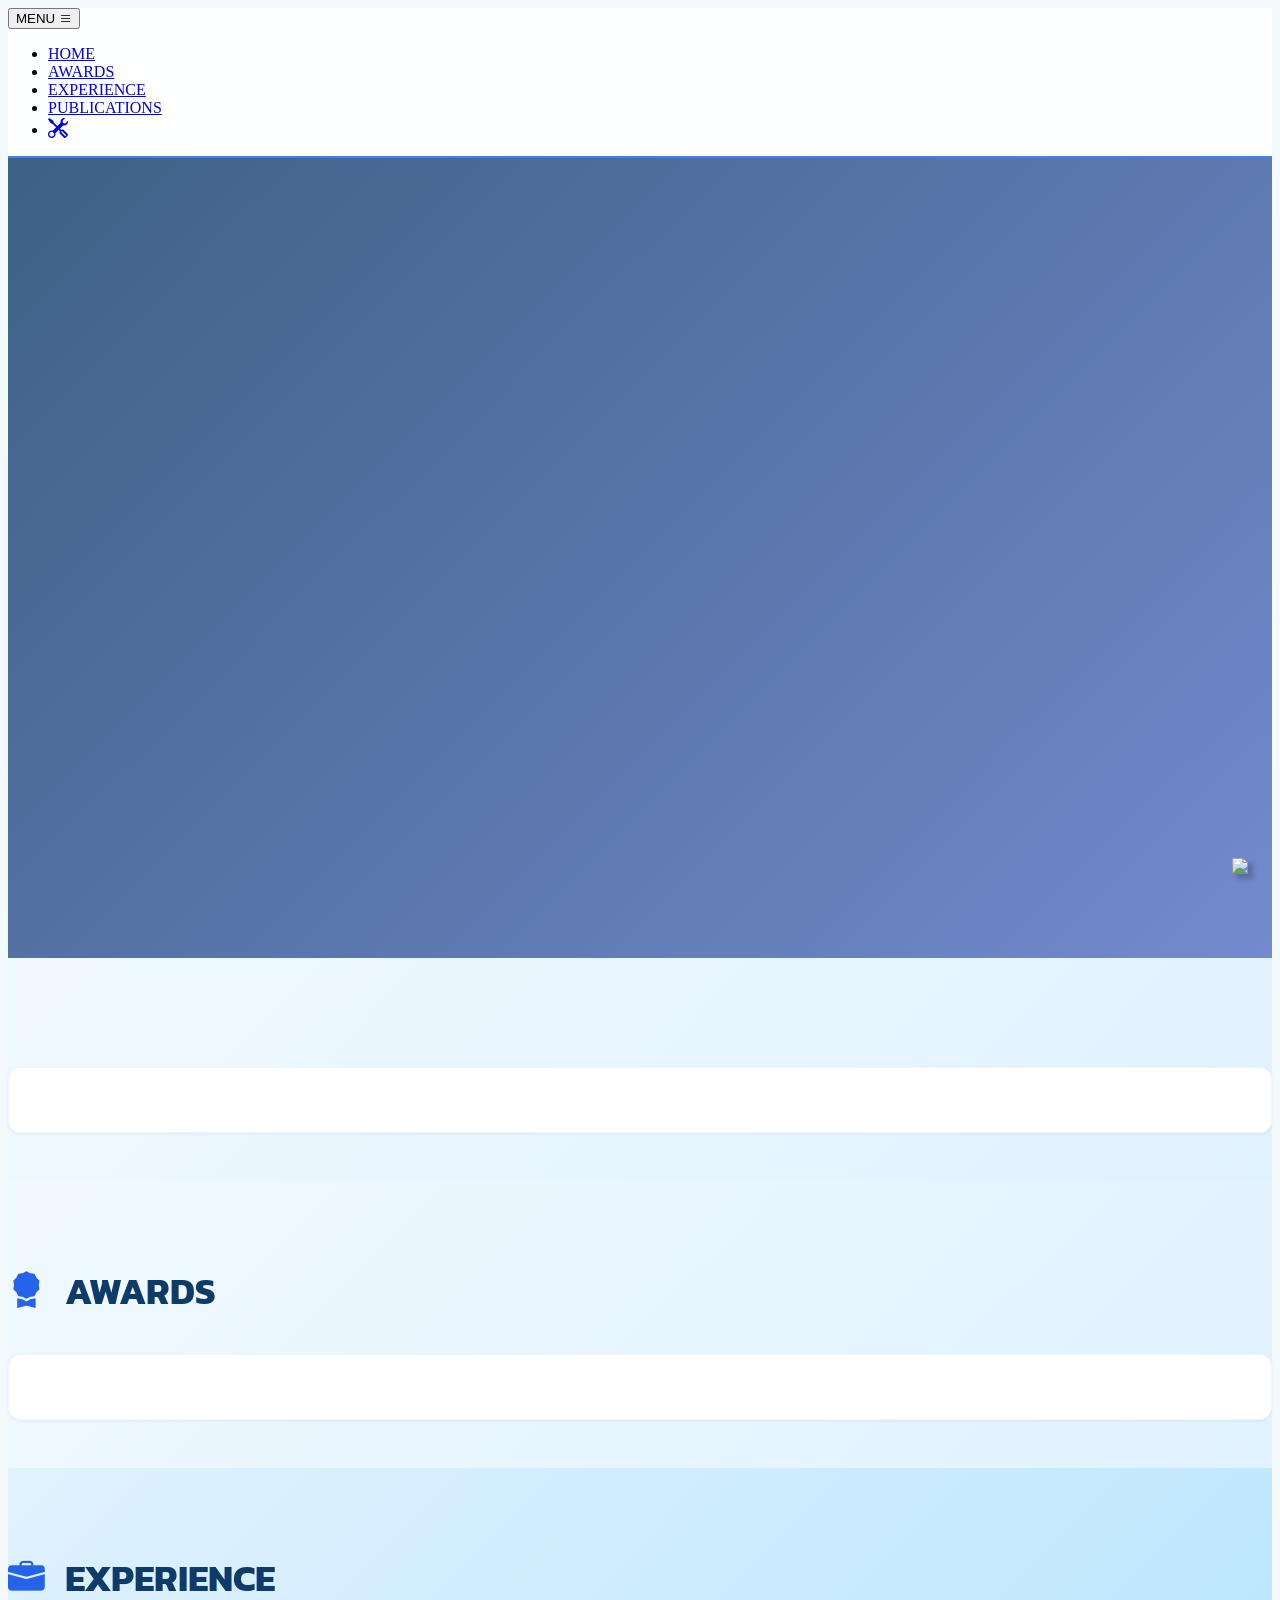
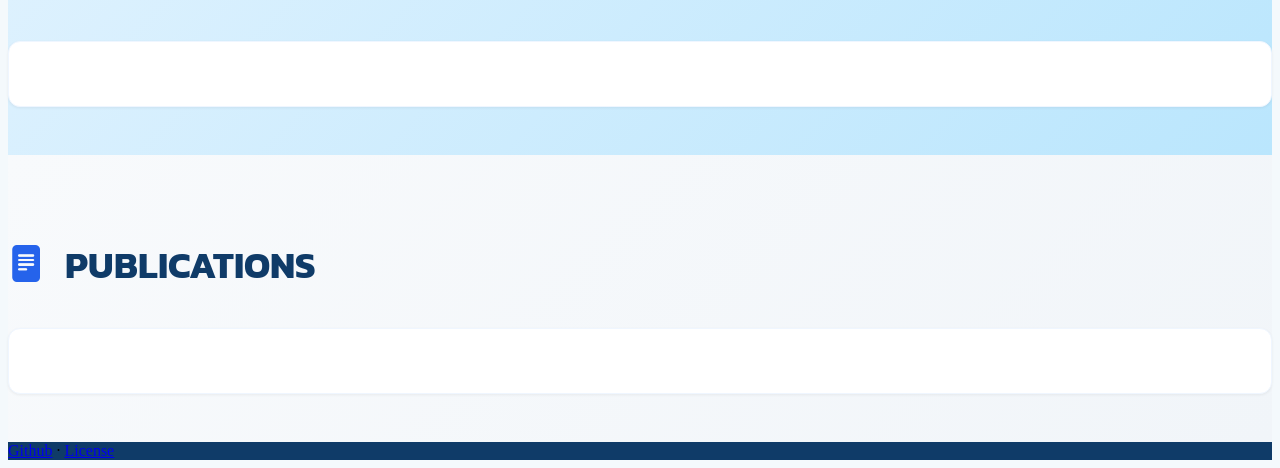
==== index.html @ 77958a4a "更新1" ====
<!DOCTYPE html>
<html lang="en">

<head>
    <meta charset="utf-8" />
    <meta name="viewport" content="width=device-width, initial-scale=1, shrink-to-fit=no" />
    <meta name="description" content="Academic Webpage" />
    <meta name="author" content="yixin0313" />
    <title id="title"></title>

    <!-- Icon -->
    <link rel="icon" type="image/x-icon" href="static/assets/favicon.ico" />

    <!-- Bootstrap icons-->
    <link href="https://cdn.jsdelivr.net/npm/bootstrap-icons@1.5.0/font/bootstrap-icons.css" rel="stylesheet" />

    <!-- Google fonts-->
    <link rel="preconnect" href="https://fonts.gstatic.com" />
    <link href="https://fonts.googleapis.com/css2?family=Newsreader:ital,wght@0,600;1,600&amp;display=swap"
        rel="stylesheet" />
    <link
        href="https://fonts.googleapis.com/css2?family=Mulish:ital,wght@0,300;0,500;0,600;0,700;1,300;1,500;1,600;1,700&amp;display=swap"
        rel="stylesheet" />
    <link href="https://fonts.googleapis.com/css2?family=Kanit:ital,wght@0,400;1,400&amp;display=swap"
        rel="stylesheet" />

    <!-- Core theme CSS (includes Bootstrap)-->
    <link type="text/css" href="static/css/styles.css" rel="stylesheet" />
    <link type="text/css" href="static/css/main.css" rel="stylesheet" />



    <!-- Bootstrap core JS-->
    <script type="text/javascript" src="static/js/bootstrap.bundle.min.js"></script>

    <!-- Markdown -->
    <script type="text/javascript" src="static/js/marked.min.js"></script>

    <!-- Mathematics -->
    <script>
        // See https://docs.mathjax.org/en/latest/index.html for more details.
        MathJax = {
            tex: {
                packages: {},              // extensions to use
                inlineMath: [              // start/end delimiter pairs for in-line math
                    ['$', '$'],
                    ['\\(', '\\)']
                ],
                displayMath: [             // start/end delimiter pairs for display math
                    ['$$', '$$'],
                    ['\\[', '\\]']
                ],
                processEscapes: false,      // use \$ to produce a literal dollar sign
                processEnvironments: true, // process \begin{xxx}...\end{xxx} outside math mode
                processRefs: true,         // process \ref{...} outside of math mode
                digits: /^(?:[0-9]+(?:\{,\}[0-9]{3})*(?:\.[0-9]*)?|\.[0-9]+)/,    // pattern for recognizing numbers
                tags: 'all',              // or 'ams' or 'all'
                tagSide: 'right',          // side for \tag macros
                tagIndent: '0.8em',        // amount to indent tags
                useLabelIds: true,         // use label name rather than tag for ids
                maxMacros: 10000,          // maximum number of macro substitutions per expression
                maxBuffer: 5 * 1024,       // maximum size for the internal TeX string (5K)
                // baseURL:                   // URL for use with links to tags (when there is a <base> tag in effect)
                // (document.getElementsByTagName('base').length === 0) ? '' : String(document.location).replace(/#.*$/, ''),
                formatError:               // function called when TeX syntax errors occur
                    (jax, err) => jax.formatError(err)
            }
        };
    </script>
    <script type="text/javascript" id="MathJax-script" async
        src="https://cdn.jsdelivr.net/npm/mathjax@3/es5/tex-mml-chtml.js"></script>

    <!-- Core JS-->
    <script type="text/javascript" src="static/js/scripts.js"></script>
    <script type="text/javascript" src="static/js/js-yaml.min.js"></script>

</head>

<body id="page-top">
    <!-- Navigation-->
    <nav class="header navbar navbar-expand-lg navbar-light fixed-top shadow-sm" id="mainNav">
        <div class="container px-5">
            <a id="page-top-title" class="navbar-brand fw-bold" href="#page-top"></a>
            <!-- <a href="#page-top"><img src="static/assets/img/CUMT_LOGO.svg" style="width: 11rem;"></a> -->
            <button class="navbar-toggler" type="button" data-bs-toggle="collapse" data-bs-target="#navbarResponsive"
                aria-controls="navbarResponsive" aria-expanded="false" aria-label="Toggle navigation">
                MENU
                <i class="bi-list"></i>
            </button>
            <div class="collapse navbar-collapse" id="navbarResponsive">
                <ul class="navbar-nav ms-auto me-4 my-3 my-lg-0">
                    <li class="nav-item">
                        <a class="nav-link me-lg-3" href="#home">HOME</a>
                    </li>
                    <li class="nav-item">
                        <a class="nav-link me-lg-3" href="#awards">AWARDS</a>
                    </li>
                    <li class="nav-item">
                        <a class="nav-link me-lg-3" href="#experience">EXPERIENCE</a>
                    </li>
                    <li class="nav-item">
                        <a class="nav-link me-lg-3" href="#publications">PUBLICATIONS</a>
                    </li>
                    <li class="nav-item">
                        <a class="nav-link me-lg-3" href="tools.html" title="开源工具"><i class="bi bi-tools"></i></a>
                    </li>
                </ul>
            </div>
        </div>
    </nav>

    <!-- Top Section -->
    <section class="top-section" style="background-image: url('static/assets/img/background.jpeg');">
        <div class="top-section-content">
            <div class="container px-5">
                <h2 id="top-section-bg-text" class="text-white display-3 lh-1 font-alt"></h2>
            </div>
        </div>
    </section>
    <!-- Top Section -->

    <!-- Photo -->
    <div class="container px-5">
        <div id="avatar">
            <img class="shadow" src="static/assets/img/photo.png">
        </div>
    </div>
    <!-- Photo -->

    <!-- Home -->
    <section class="bg-gradient-primary-to-secondary-light mt5 md5 section-padding" id="home">
        <div class="container px-5">
            <header>
                <h2 id="home-subtitle" class="section-title"> </h2>
            </header>
            <div class="main-body content-card" id="home-md"></div>
        </div>
    </section>
    <!-- Home -->

    <!-- Awards -->
    <section class="bg-gradient-primary-to-secondary-light mt5 md5 section-padding" id="awards">
        <div class="container px-5">
            <header>
                <h2 id="awards-subtitle" class="section-title"><i class="bi bi-award-fill section-icon"></i>AWARDS</h2>
            </header>
            <div class="main-body content-card" id="awards-md"></div>
        </div>
    </section>
    <!-- Awards -->

    <!-- Experience -->
    <section class="bg-gradient-primary-to-secondary-dark mt5 md5 section-padding" id="experience">
        <div class="container px-5">
            <header>
                <h2 id="experience-subtitle" class="section-title"><i
                        class="bi bi-briefcase-fill section-icon"></i>EXPERIENCE</h2>
            </header>
            <div class="main-body content-card" id="experience-md"></div>
        </div>
    </section>
    <!-- Experience -->

    <!-- Publications -->
    <section class="bg-gradient-primary-to-secondary-gray mt5 md5 section-padding" id="publications">
        <div class="container px-5">
            <header>
                <h2 id="publications-subtitle" class="section-title"><i
                        class="bi bi-file-text-fill section-icon"></i>PUBLICATIONS</h2>
            </header>
            <div class="main-body content-card" id="publications-md"></div>
        </div>
    </section>
    <!-- Publications  -->

    <!-- Footer-->
    <footer class="bg-bottom text-center py-5">
        <div class="container px-5">
            <div class="text-white-50 small">
                <div id="copyright-text" class="mb-2"></div>
                <a id="github-link" href="https://github.com/youngyu1219">Github</a>
                <span class="mx-1">&middot;</span>
                <a id="license-link"
                    href="https://github.com/youngyu1219/youngyu1219.github.io/blob/main/LICENSE">License</a>
            </div>
        </div>
    </footer>

</body>

</html>
---- static/css/main.css ----
@import "./styles.css";


:root {
    --h-title-color: #0f3b68;
    /* Academic deep blue */
}

body {
    background-color: #f4f9fc !important;
    /* Extremely light blue/grey */
}

.header {
    border-bottom: solid 2px #3b82f6;
    /* Tailwind blue-500 */
    background: rgba(255, 255, 255, 0.95);
    z-index: 10000;
}

.bg-bottom {
    background-color: var(--h-title-color);
}

.top-section {
    position: relative;
    padding: 10rem 0;
    background-position: center;
    background-size: cover;
    height: 30rem;
}

.top-section h2 {
    font-weight: 500;
    letter-spacing: 2px;
}

.top-section .top-section-content {
    position: relative;
    z-index: 1;
}

.top-section:before {
    content: "";
    position: absolute;
    top: 0;
    left: 0;
    width: 100%;
    height: 100%;
    /* Calm blue overlay on background image */
    background: linear-gradient(135deg, rgba(15, 59, 104, 0.8), rgba(30, 64, 175, 0.6));
}

section header h2 {
    font-family: "Kanit", -apple-system, BlinkMacSystemFont, "Segoe UI", Roboto, "Helvetica Neue", Arial, sans-serif, "Apple Color Emoji", "Segoe UI Emoji", "Segoe UI Symbol", "Noto Color Emoji" !important;
    color: var(--h-title-color);
    font-size: 2.3rem;
    line-height: 4rem;
}

section .main-body {
    font-size: 1.15rem;
    font-weight: 300;
    line-height: 2rem;
    color: #334155;
    /* Slate-700 */
}


.bg-gradient-primary-to-secondary-light {
    background: linear-gradient(135deg, #f0f9ff, #e0f2fe) !important;
}

.bg-gradient-primary-to-secondary-gray {
    background: linear-gradient(135deg, #f8fafc, #f1f5f9) !important;
}

.bg-gradient-primary-to-secondary-dark {
    background: linear-gradient(135deg, #e0f2fe, #bae6fd) !important;
}



.on-top {
    position: relative;
    z-index: 10000;
}

.top-bg {
    background-position: center;
    background-size: fill;
    width: 100%;
    height: 100%;
}

.top-bg::before {
    content: "";
    position: absolute;
    top: 0;
    left: 0;
    width: 100%;
    height: 100%;
    background: rgba(0, 0, 0, 0.4);
}


#avatar {
    position: relative;
    height: 0;
    top: min(-65px, max(-100px, calc(-1*100vw/12)));
    max-width: 55em;
    margin: 0 1.5rem 0 0;
    float: right;
    z-index: 9000;
}

#avatar img {
    height: max(130px, min(200px, calc(100vw/6)));
    box-shadow: 5px 5px 5px rgba(0, 0, 0, 0.2);
}

@media screen and (max-width: 991px) {
    #avatar {
        margin: 0;
    }
}

/* ===== 自定义工具类（替代 Tailwind）===== */

/* 区块内边距 */
.section-padding {
    padding-top: 3rem;
    padding-bottom: 3rem;
}

/* 内容卡片 */
.content-card {
    background-color: #ffffff;
    padding: 2rem;
    border-radius: 0.75rem;
    box-shadow: 0 1px 3px rgba(0, 0, 0, 0.06);
    border: 1px solid #eff6ff;
    margin-top: 1.5rem;
}

/* 章节标题样式 */
.section-title {
    display: flex;
    align-items: center;
    gap: 0.75rem;
    color: #0f3b68;
    font-weight: 700;
}

/* 章节图标 */
.section-icon {
    color: #2563eb;
    margin-right: 0.5rem;
}

/* 导航栏工具图标悬浮效果 */
#mainNav .nav-link .bi-tools {
    font-size: 1.25rem;
    transition: color 0.2s ease;
}

#mainNav .nav-link:hover .bi-tools {
    color: #2563eb;
}
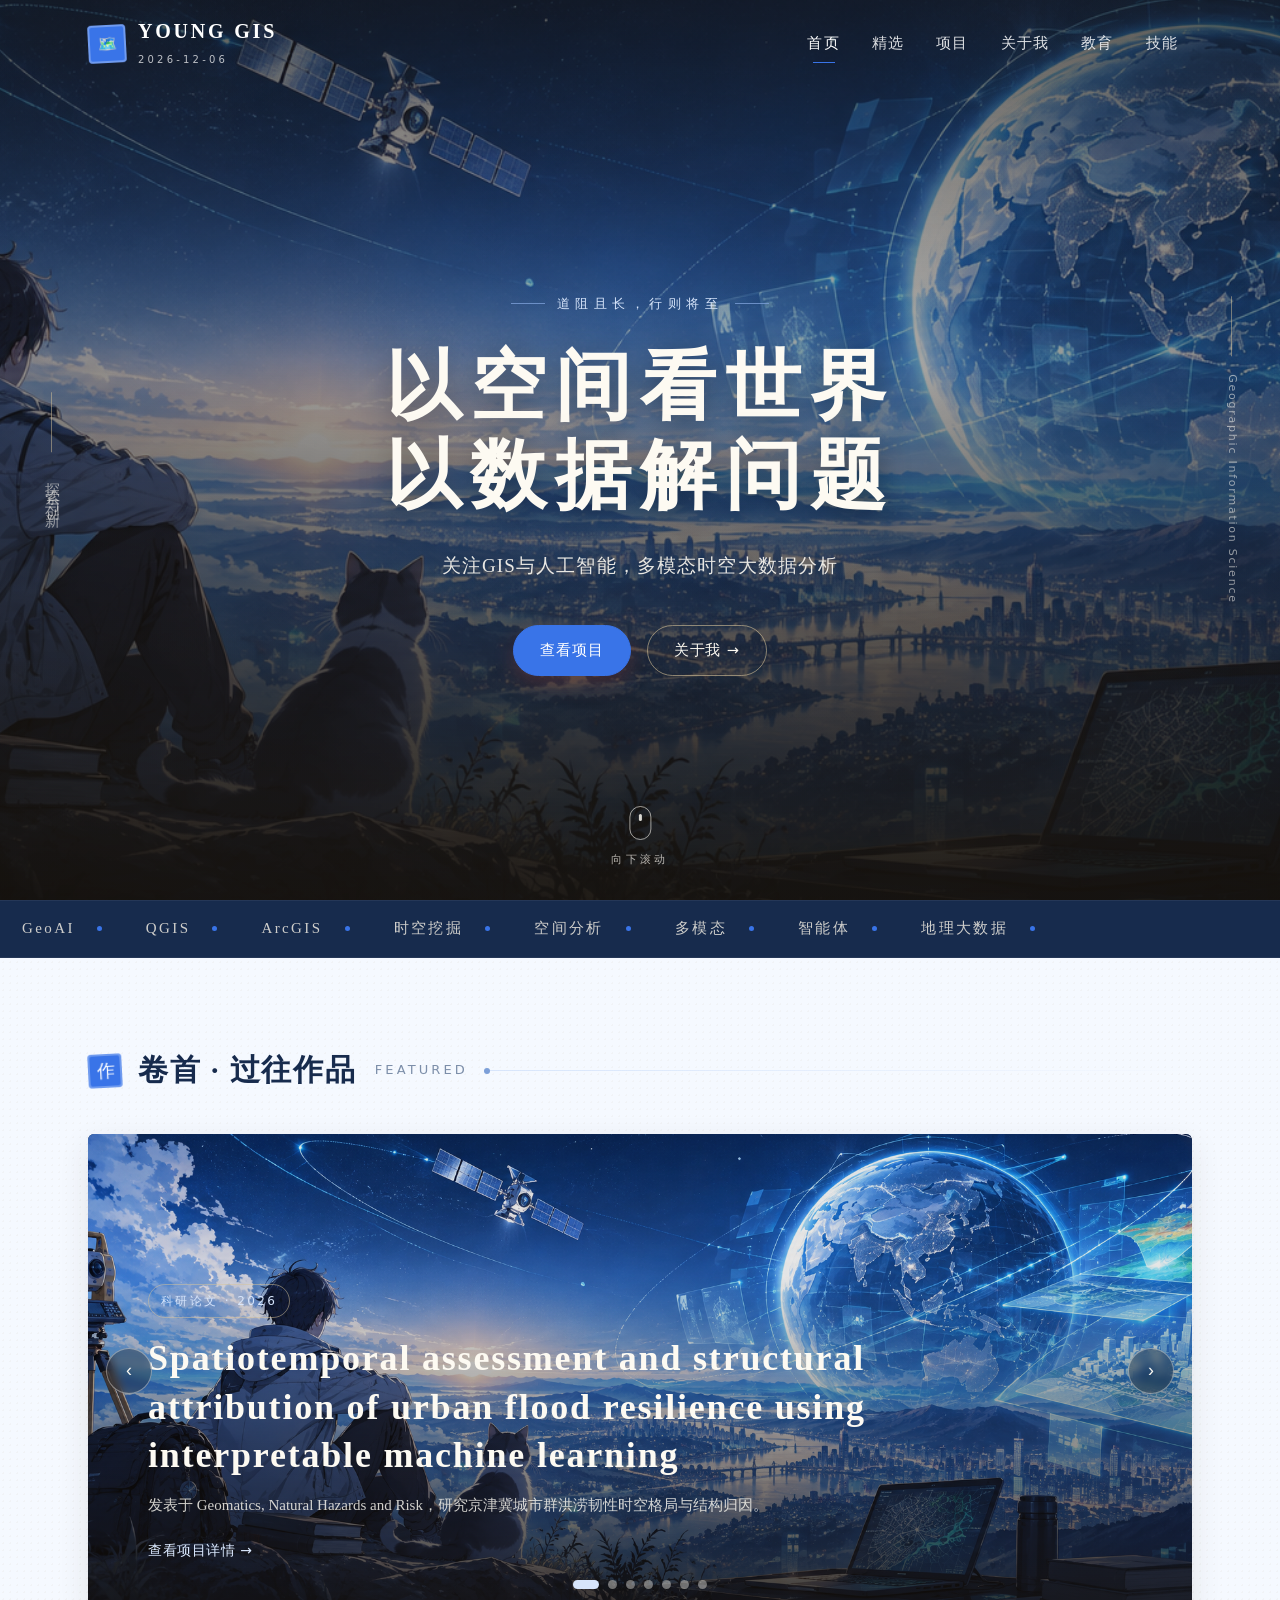
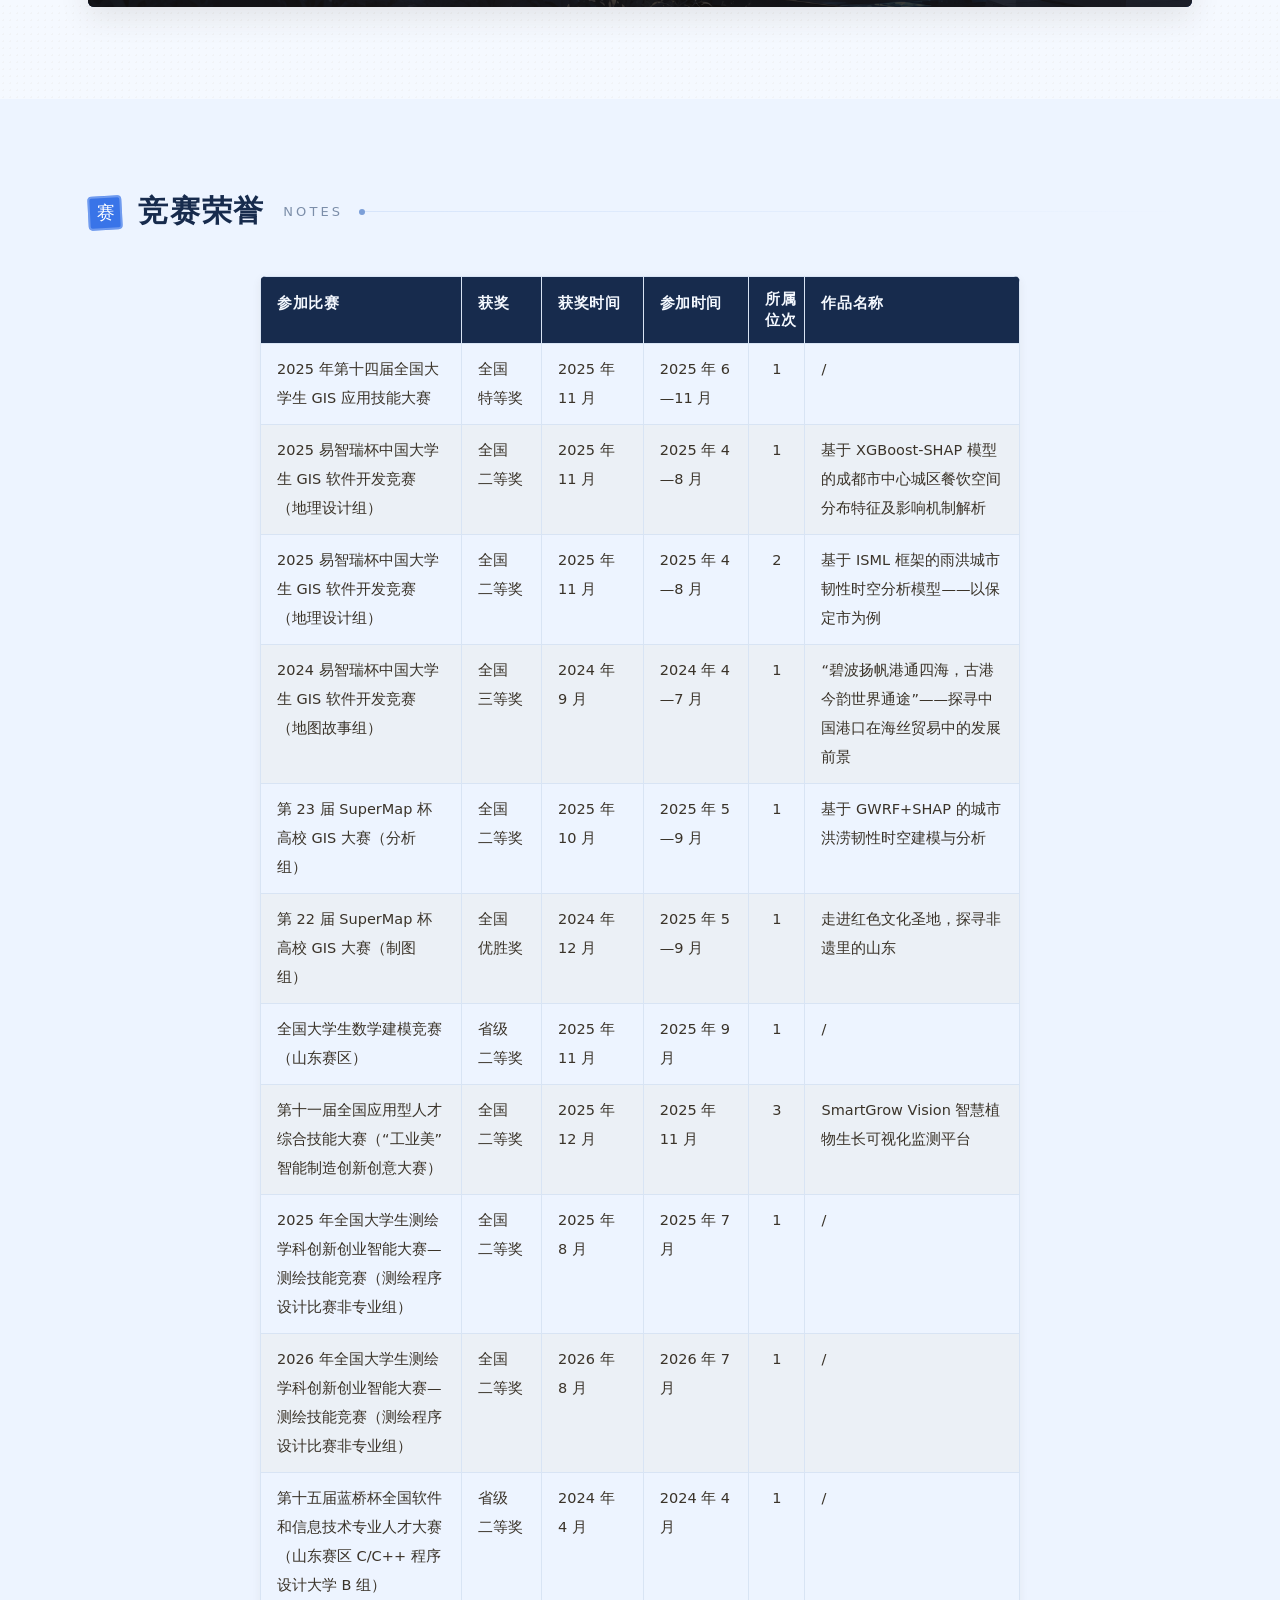
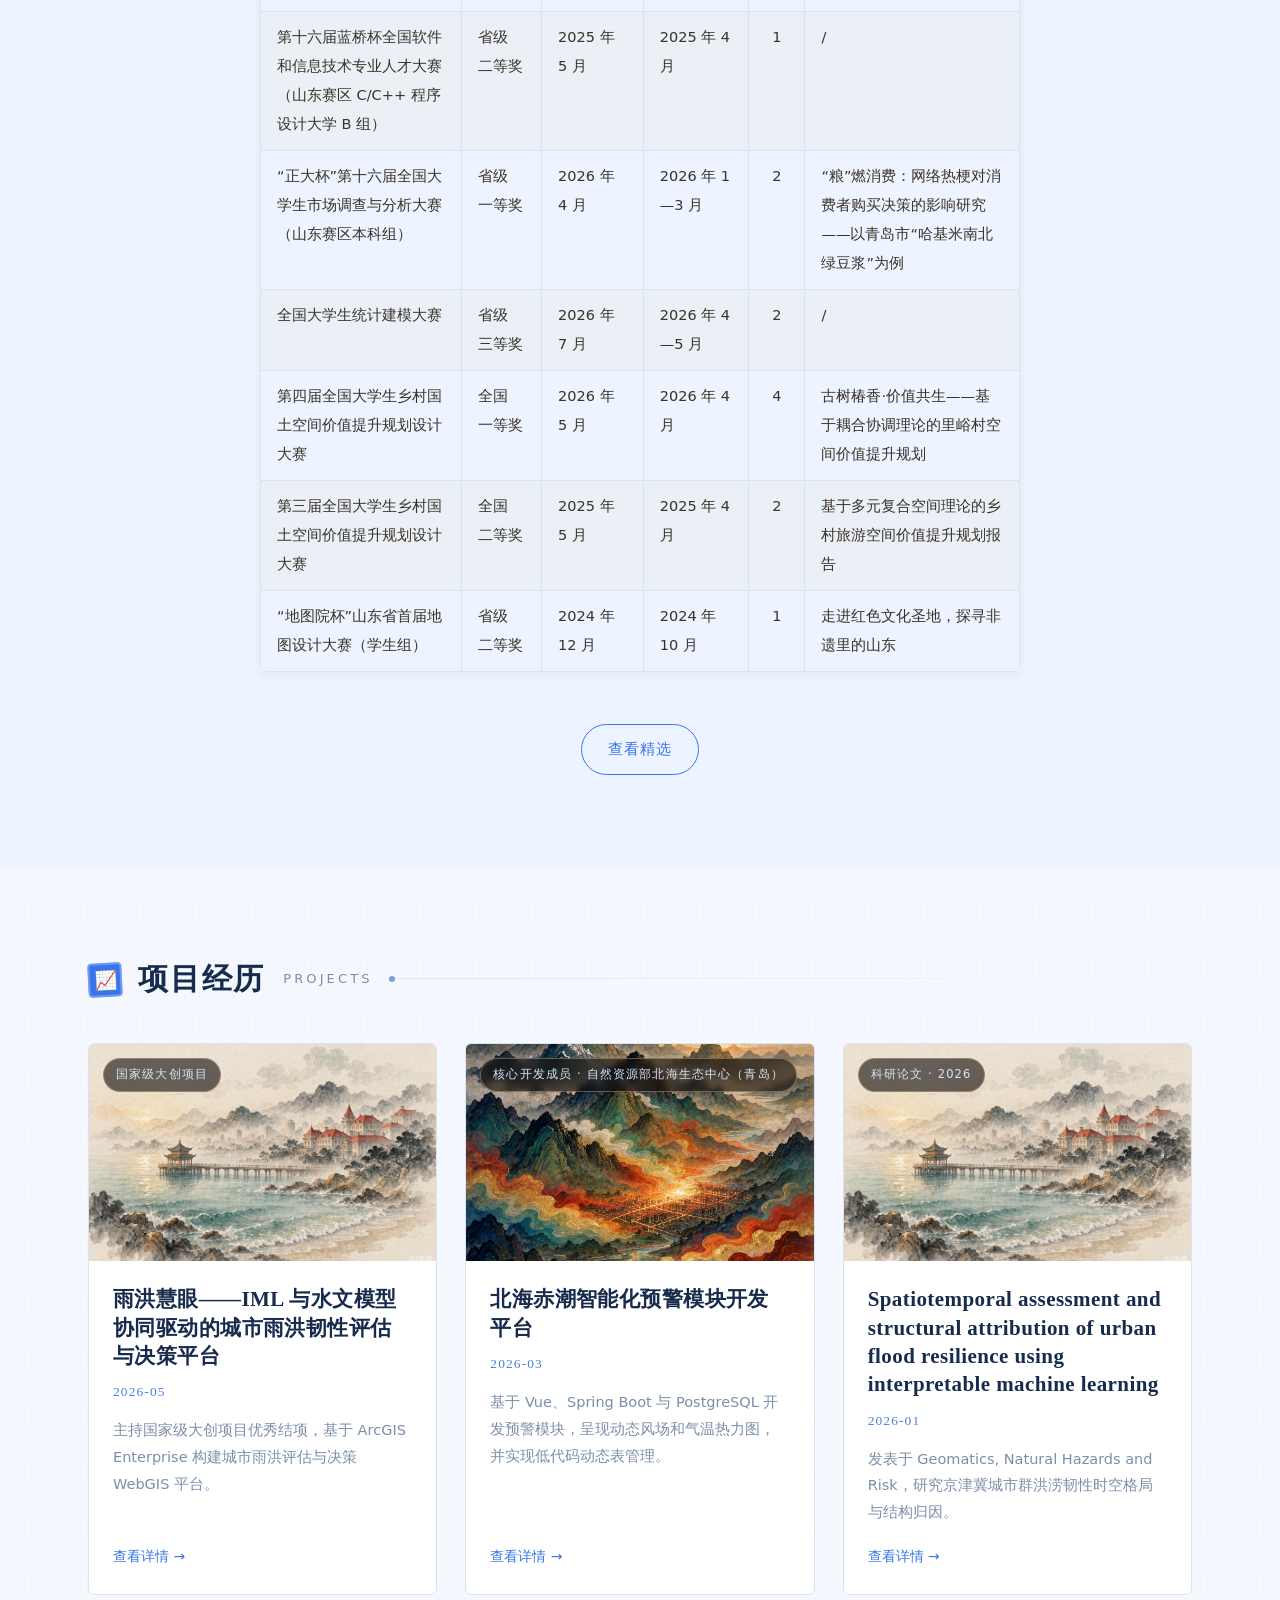
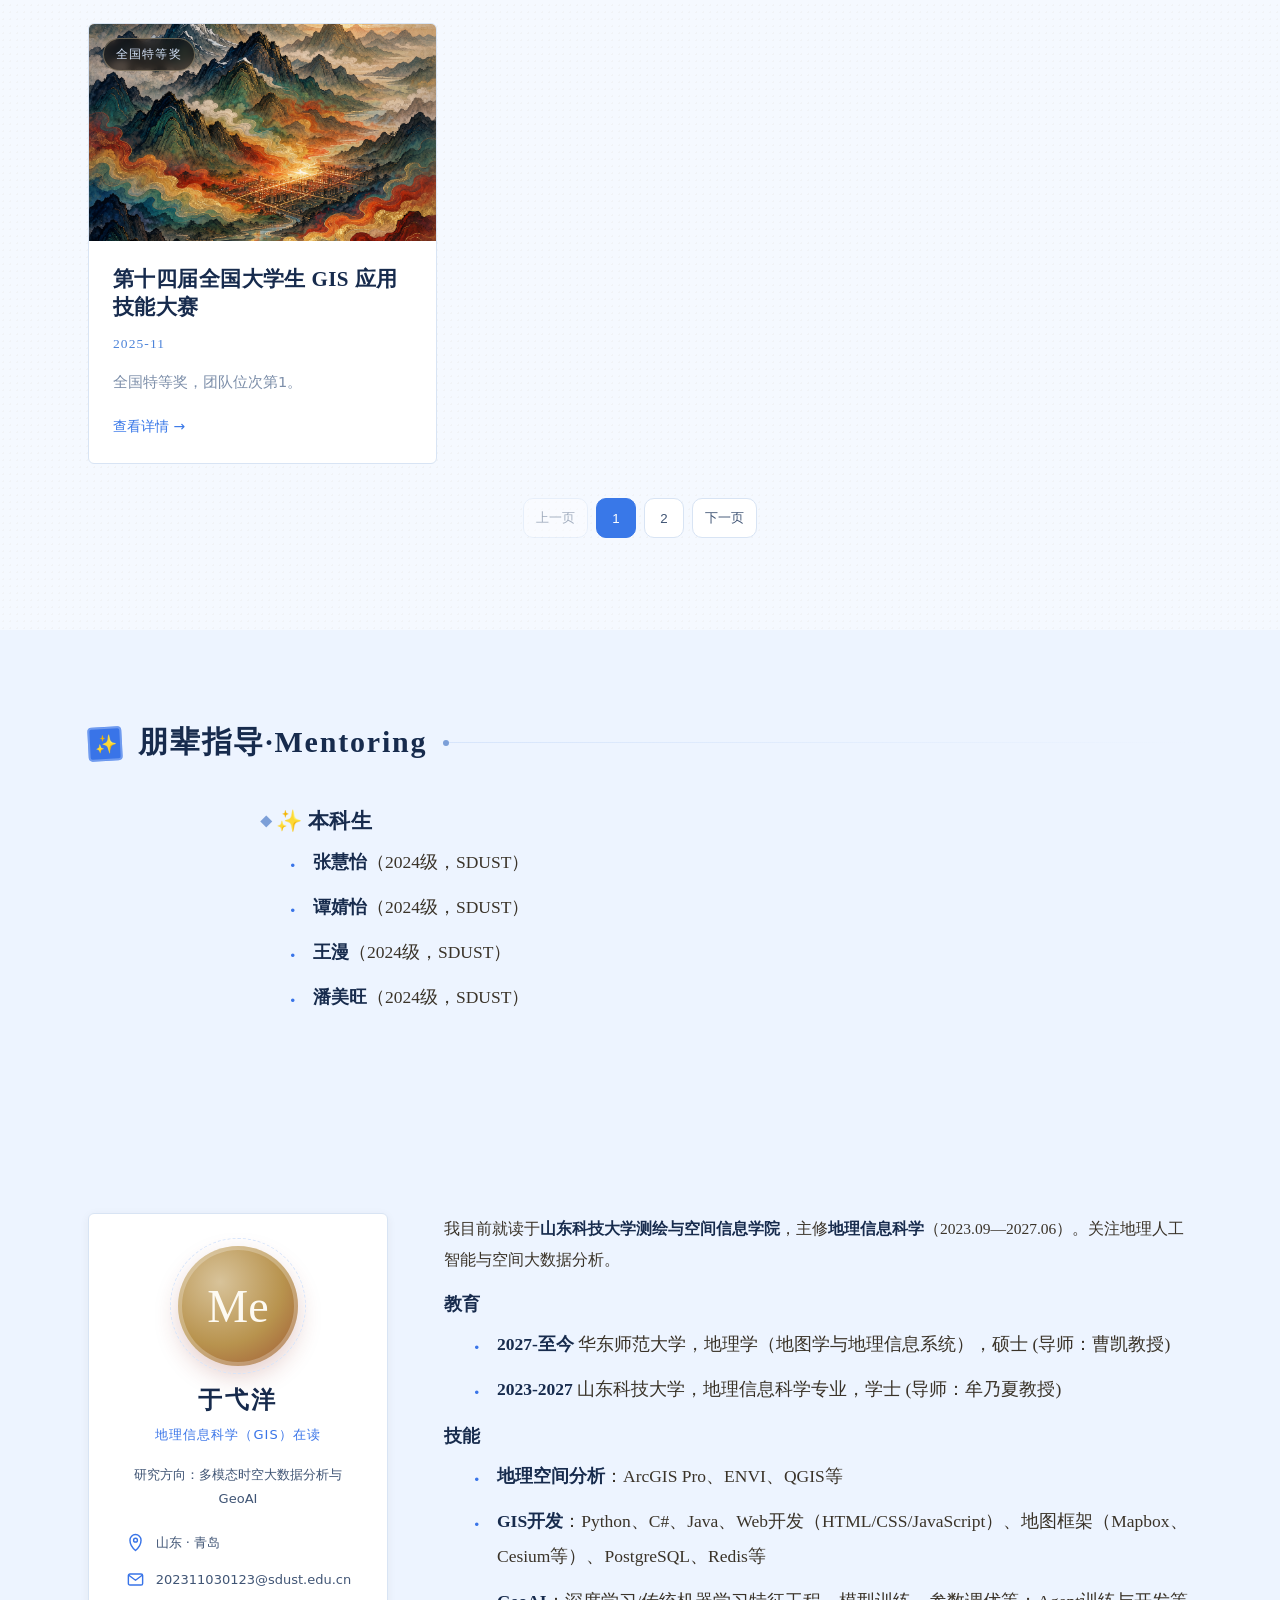
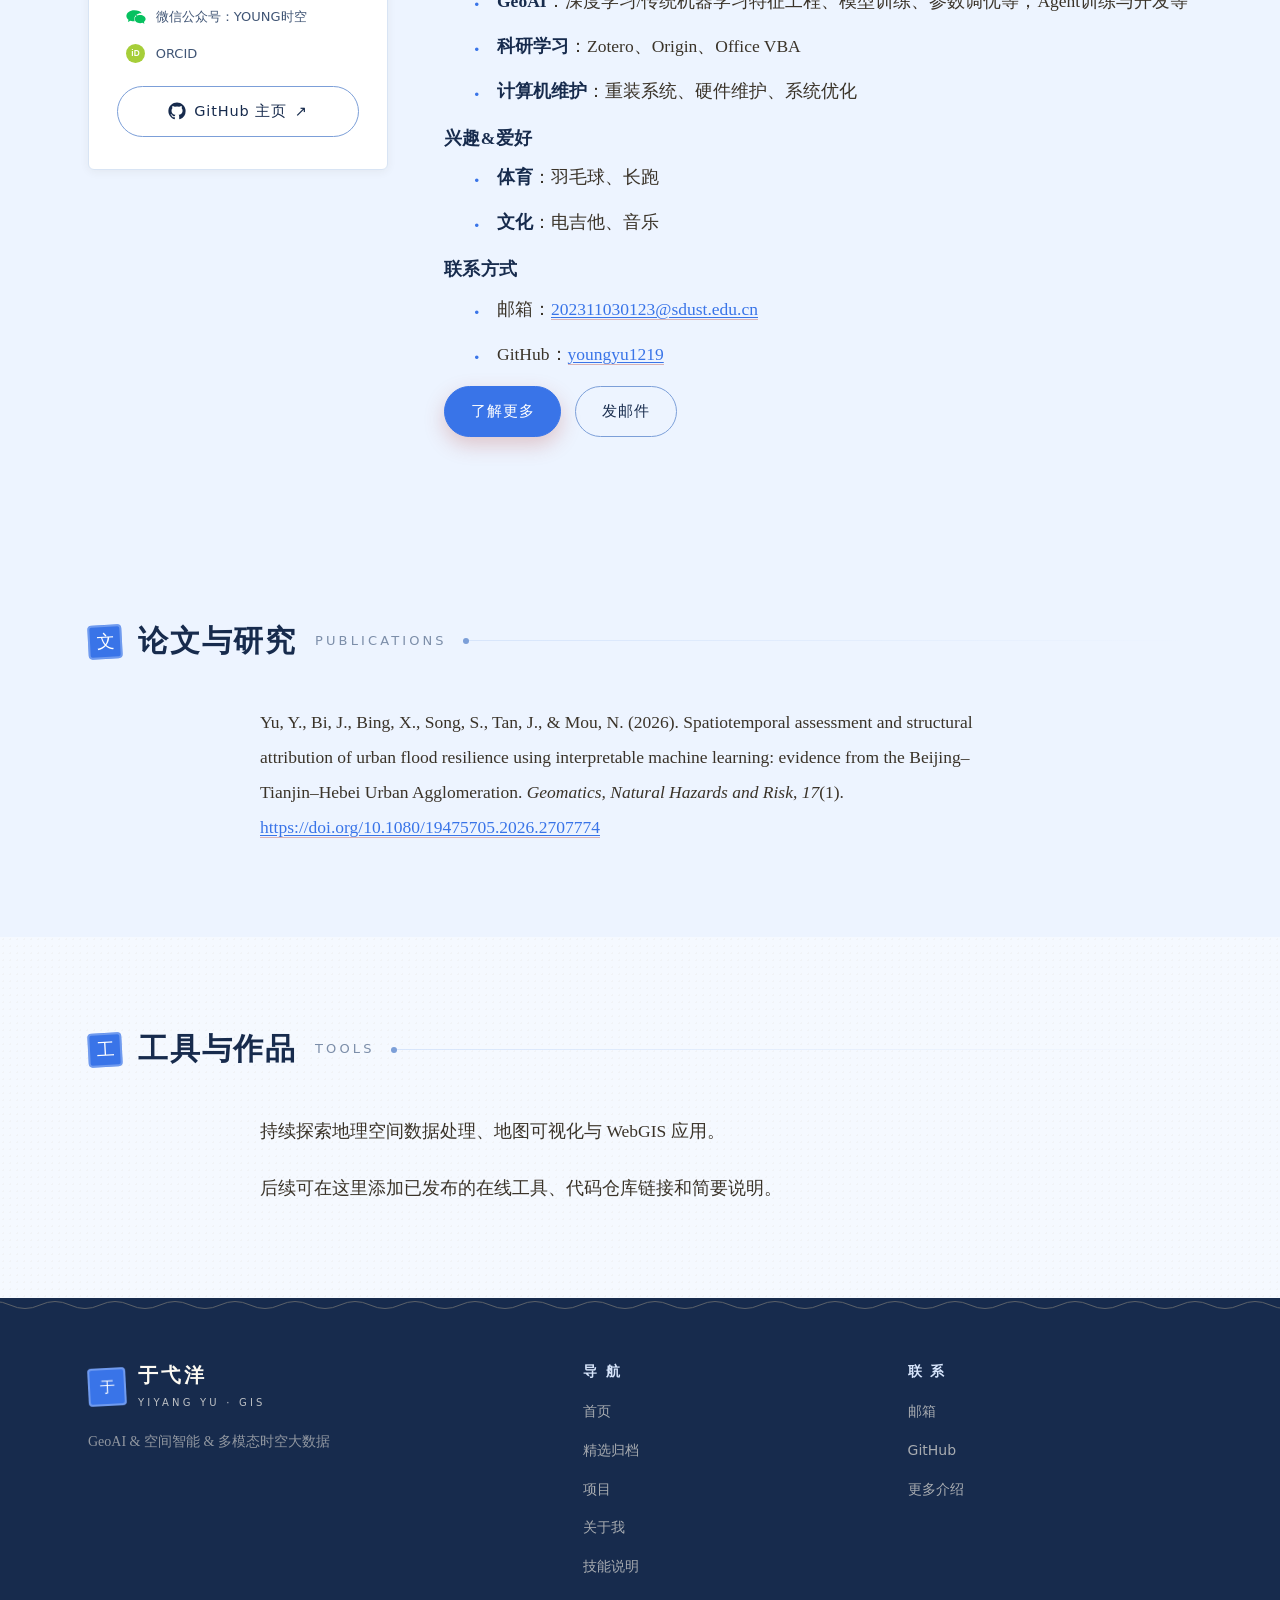
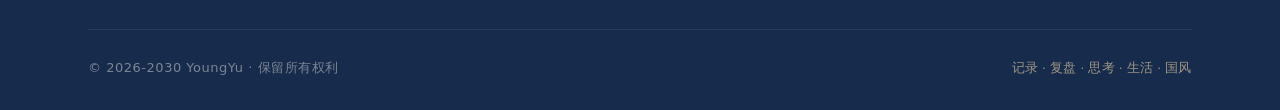
==== commit ad18f654: "Replace site with Markdown-driven personal homepage" ====
--- a/index.html
+++ b/index.html
@@ -1,191 +1,228 @@
 <!DOCTYPE html>
-<html lang="en">
-
+<html lang="zh-CN">
 <head>
-    <meta charset="utf-8" />
-    <meta name="viewport" content="width=device-width, initial-scale=1, shrink-to-fit=no" />
-    <meta name="description" content="Academic Webpage" />
-    <meta name="author" content="yixin0313" />
-    <title id="title"></title>
-
-    <!-- Icon -->
-    <link rel="icon" type="image/x-icon" href="static/assets/favicon.ico" />
-
-    <!-- Bootstrap icons-->
-    <link href="https://cdn.jsdelivr.net/npm/bootstrap-icons@1.5.0/font/bootstrap-icons.css" rel="stylesheet" />
-
-    <!-- Google fonts-->
-    <link rel="preconnect" href="https://fonts.gstatic.com" />
-    <link href="https://fonts.googleapis.com/css2?family=Newsreader:ital,wght@0,600;1,600&amp;display=swap"
-        rel="stylesheet" />
-    <link
-        href="https://fonts.googleapis.com/css2?family=Mulish:ital,wght@0,300;0,500;0,600;0,700;1,300;1,500;1,600;1,700&amp;display=swap"
-        rel="stylesheet" />
-    <link href="https://fonts.googleapis.com/css2?family=Kanit:ital,wght@0,400;1,400&amp;display=swap"
-        rel="stylesheet" />
-
-    <!-- Core theme CSS (includes Bootstrap)-->
-    <link type="text/css" href="static/css/styles.css" rel="stylesheet" />
-    <link type="text/css" href="static/css/main.css" rel="stylesheet" />
-
-
-
-    <!-- Bootstrap core JS-->
-    <script type="text/javascript" src="static/js/bootstrap.bundle.min.js"></script>
-
-    <!-- Markdown -->
-    <script type="text/javascript" src="static/js/marked.min.js"></script>
-
-    <!-- Mathematics -->
-    <script>
-        // See https://docs.mathjax.org/en/latest/index.html for more details.
-        MathJax = {
-            tex: {
-                packages: {},              // extensions to use
-                inlineMath: [              // start/end delimiter pairs for in-line math
-                    ['$', '$'],
-                    ['\\(', '\\)']
-                ],
-                displayMath: [             // start/end delimiter pairs for display math
-                    ['$$', '$$'],
-                    ['\\[', '\\]']
-                ],
-                processEscapes: false,      // use \$ to produce a literal dollar sign
-                processEnvironments: true, // process \begin{xxx}...\end{xxx} outside math mode
-                processRefs: true,         // process \ref{...} outside of math mode
-                digits: /^(?:[0-9]+(?:\{,\}[0-9]{3})*(?:\.[0-9]*)?|\.[0-9]+)/,    // pattern for recognizing numbers
-                tags: 'all',              // or 'ams' or 'all'
-                tagSide: 'right',          // side for \tag macros
-                tagIndent: '0.8em',        // amount to indent tags
-                useLabelIds: true,         // use label name rather than tag for ids
-                maxMacros: 10000,          // maximum number of macro substitutions per expression
-                maxBuffer: 5 * 1024,       // maximum size for the internal TeX string (5K)
-                // baseURL:                   // URL for use with links to tags (when there is a <base> tag in effect)
-                // (document.getElementsByTagName('base').length === 0) ? '' : String(document.location).replace(/#.*$/, ''),
-                formatError:               // function called when TeX syntax errors occur
-                    (jax, err) => jax.formatError(err)
-            }
-        };
-    </script>
-    <script type="text/javascript" id="MathJax-script" async
-        src="https://cdn.jsdelivr.net/npm/mathjax@3/es5/tex-mml-chtml.js"></script>
-
-    <!-- Core JS-->
-    <script type="text/javascript" src="static/js/scripts.js"></script>
-    <script type="text/javascript" src="static/js/js-yaml.min.js"></script>
-
+    <meta charset="UTF-8">
+    <meta name="viewport" content="width=device-width, initial-scale=1.0">
+    <title id="site-title">年轻小于的个人战</title>
+    <meta name="description" content="山东科技大学地理信息科学专业本科生">
+    <link rel="stylesheet" href="css/style.css">
 </head>
-
-<body id="page-top">
-    <!-- Navigation-->
-    <nav class="header navbar navbar-expand-lg navbar-light fixed-top shadow-sm" id="mainNav">
-        <div class="container px-5">
-            <a id="page-top-title" class="navbar-brand fw-bold" href="#page-top"></a>
-            <!-- <a href="#page-top"><img src="static/assets/img/CUMT_LOGO.svg" style="width: 11rem;"></a> -->
-            <button class="navbar-toggler" type="button" data-bs-toggle="collapse" data-bs-target="#navbarResponsive"
-                aria-controls="navbarResponsive" aria-expanded="false" aria-label="Toggle navigation">
-                MENU
-                <i class="bi-list"></i>
+<body class="home">
+
+    <!-- 导航 -->
+    <nav class="nav">
+        <div class="nav-wrap">
+            <a class="brand" href="index.html">
+                <span class="seal">🗺️</span>
+                <span>
+                    <span class="brand-name">YOUNG GIS</span>
+                    <span class="brand-sub" id="current-date"></span>
+                </span>
+            </a>
+            <button class="nav-toggle" aria-label="打开菜单">
+                <span></span><span></span><span></span>
             </button>
-            <div class="collapse navbar-collapse" id="navbarResponsive">
-                <ul class="navbar-nav ms-auto me-4 my-3 my-lg-0">
-                    <li class="nav-item">
-                        <a class="nav-link me-lg-3" href="#home">HOME</a>
-                    </li>
-                    <li class="nav-item">
-                        <a class="nav-link me-lg-3" href="#awards">AWARDS</a>
-                    </li>
-                    <li class="nav-item">
-                        <a class="nav-link me-lg-3" href="#experience">EXPERIENCE</a>
-                    </li>
-                    <li class="nav-item">
-                        <a class="nav-link me-lg-3" href="#publications">PUBLICATIONS</a>
-                    </li>
-                    <li class="nav-item">
-                        <a class="nav-link me-lg-3" href="tools.html" title="开源工具"><i class="bi bi-tools"></i></a>
-                    </li>
-                </ul>
+            <div class="nav-links">
+                <a href="index.html">首页</a>
+                <a href="#featured">精选</a>
+                <a href="#projects">项目</a>
+                <a href="about.html">关于我</a>
+                <a href="#profile">教育</a>
+                <a href="#profile">技能</a>
             </div>
         </div>
     </nav>
 
-    <!-- Top Section -->
-    <section class="top-section" style="background-image: url('static/assets/img/background.jpeg');">
-        <div class="top-section-content">
-            <div class="container px-5">
-                <h2 id="top-section-bg-text" class="text-white display-3 lh-1 font-alt"></h2>
-            </div>
-        </div>
-    </section>
-    <!-- Top Section -->
-
-    <!-- Photo -->
-    <div class="container px-5">
-        <div id="avatar">
-            <img class="shadow" src="static/assets/img/photo.png">
+    <!-- 首屏 -->
+    <header class="hero">
+        <div class="hero-bg"></div>
+        <div class="hero-mask"></div>
+
+        <div class="hero-side left" data-config="top-section-bg-text">探索与创新</div>
+        <div class="hero-side right" data-config="hero-side-text">Geographic Information Science</div>
+
+        <div class="hero-inner">
+            <span class="hero-kicker" data-config="hero-kicker">道阻且长，行则将至</span>
+            <h1 data-config="hero-title">以空间看世界<br>以数据解问题</h1>
+            <p class="hero-desc">
+                <span data-config="hero-description">地理信息科学专业本科生，关注空间分析、遥感与可解释机器学习。</span>
+            </p>
+            <div class="hero-actions">
+                <a class="btn btn--solid" href="#projects">查看项目</a>
+                <a class="btn btn--ghost" href="about.html">关于我 →</a>
+            </div>
+        </div>
+
+        <a class="scroll-cue" href="#featured">
+            <span class="mouse"></span>
+            <span>向下滚动</span>
+        </a>
+    </header>
+
+    <!-- 滚动标语 -->
+    <div class="marquee" aria-hidden="true">
+        <div class="marquee-track">
+            <span class="marquee-item">GeoAI <i class="dot"></i></span>
+            <span class="marquee-item">QGIS <i class="dot"></i></span>
+            <span class="marquee-item">ArcGIS<i class="dot"></i></span>
+            <span class="marquee-item">时空挖掘 <i class="dot"></i></span>
+            <span class="marquee-item">空间分析<i class="dot"></i></span>
+            <span class="marquee-item">多模态 <i class="dot"></i></span>
+            <span class="marquee-item">智能体 <i class="dot"></i></span>
+            <span class="marquee-item">地理大数据 <i class="dot"></i></span>
         </div>
     </div>
-    <!-- Photo -->
-
-    <!-- Home -->
-    <section class="bg-gradient-primary-to-secondary-light mt5 md5 section-padding" id="home">
-        <div class="container px-5">
-            <header>
-                <h2 id="home-subtitle" class="section-title"> </h2>
-            </header>
-            <div class="main-body content-card" id="home-md"></div>
-        </div>
-    </section>
-    <!-- Home -->
-
-    <!-- Awards -->
-    <section class="bg-gradient-primary-to-secondary-light mt5 md5 section-padding" id="awards">
-        <div class="container px-5">
-            <header>
-                <h2 id="awards-subtitle" class="section-title"><i class="bi bi-award-fill section-icon"></i>AWARDS</h2>
-            </header>
-            <div class="main-body content-card" id="awards-md"></div>
-        </div>
-    </section>
-    <!-- Awards -->
-
-    <!-- Experience -->
-    <section class="bg-gradient-primary-to-secondary-dark mt5 md5 section-padding" id="experience">
-        <div class="container px-5">
-            <header>
-                <h2 id="experience-subtitle" class="section-title"><i
-                        class="bi bi-briefcase-fill section-icon"></i>EXPERIENCE</h2>
-            </header>
-            <div class="main-body content-card" id="experience-md"></div>
-        </div>
-    </section>
-    <!-- Experience -->
-
-    <!-- Publications -->
-    <section class="bg-gradient-primary-to-secondary-gray mt5 md5 section-padding" id="publications">
-        <div class="container px-5">
-            <header>
-                <h2 id="publications-subtitle" class="section-title"><i
-                        class="bi bi-file-text-fill section-icon"></i>PUBLICATIONS</h2>
-            </header>
-            <div class="main-body content-card" id="publications-md"></div>
-        </div>
-    </section>
-    <!-- Publications  -->
-
-    <!-- Footer-->
-    <footer class="bg-bottom text-center py-5">
-        <div class="container px-5">
-            <div class="text-white-50 small">
-                <div id="copyright-text" class="mb-2"></div>
-                <a id="github-link" href="https://github.com/youngyu1219">Github</a>
-                <span class="mx-1">&middot;</span>
-                <a id="license-link"
-                    href="https://github.com/youngyu1219/youngyu1219.github.io/blob/main/LICENSE">License</a>
+
+    <!-- 精选 -->
+    <section class="section" id="featured">
+        <div class="container">
+            <div class="sec-head reveal">
+                <span class="seal">作</span>
+                <h2>卷首 · 过往作品</h2>
+                <span class="sec-sub">Featured</span>
+                <span class="line"></span>
+            </div>
+
+            <div class="carousel reveal">
+                <div class="carousel-track" id="featured-projects"></div>
+                <button class="carousel-btn prev" aria-label="上一张">‹</button>
+                <button class="carousel-btn next" aria-label="下一张">›</button>
+                <div class="carousel-dots"></div>
+            </div>
+        </div>
+    </section>
+
+    <!-- 竞赛与荣誉 -->
+    <section class="section section--paper2" id="awards">
+        <div class="container">
+            <div class="sec-head reveal">
+                <span class="seal">赛</span>
+                <h2>竞赛荣誉</h2>
+                <span class="sec-sub">Notes</span>
+                <span class="line"></span>
+            </div>
+
+            <div class="prose content-markdown" id="awards-md"></div>
+
+            <div style="text-align:center;margin-top:52px" class="reveal">
+                <a class="btn" href="#featured">查看精选</a>
+            </div>
+        </div>
+    </section>
+
+    <!-- 精选项目 -->
+    <section class="section" id="projects">
+        <div class="container">
+            <div class="sec-head reveal">
+                <span class="seal">📈</span>
+                <h2>项目经历</h2>
+                <span class="sec-sub">Projects</span>
+                <span class="line"></span>
+            </div>
+
+            <div class="grid grid--3 project-grid" id="project-list"></div>
+            <nav class="project-pagination" id="project-pagination" aria-label="项目列表分页"></nav>
+        </div>
+    </section>
+
+    <section class="section section--paper2" id="mentoring">
+        <div class="container">
+            <div class="sec-head reveal">
+                <span class="seal">✨</span>
+                <h2>朋辈指导·Mentoring</h2>
+                <span class="line"></span>
+            </div>
+            <div class="prose content-markdown" id="mentoring-md"></div>
+        </div>
+    </section>
+
+    <!-- 关于我 · 引子 -->
+    <section class="section section--paper2" id="profile">
+        <div class="container">
+            <div class="about-grid">
+                <aside class="profile-card reveal">
+                    <div class="avatar">Me</div>
+                    <h2>于弋洋</h2>
+                    <div class="role">地理信息科学（GIS）在读</div>
+                    <p class="profile-note">研究方向：多模态时空大数据分析与GeoAI</p>
+                    <div class="profile-links">
+                        <div><span class="profile-icon" aria-hidden="true"><svg viewBox="0 0 24 24"><path d="M12 22s7-6.1 7-13a7 7 0 1 0-14 0c0 6.9 7 13 7 13Z"/><circle cx="12" cy="9" r="2.4"/></svg></span><span>山东 · 青岛</span></div>
+                        <a href="mailto:202311030123@sdust.edu.cn"><span class="profile-icon" aria-hidden="true"><svg viewBox="0 0 24 24"><rect x="3" y="5" width="18" height="14" rx="2"/><path d="m4 7 8 6 8-6"/></svg></span><span>202311030123@sdust.edu.cn</span></a>
+                        <div><span class="profile-icon wechat-icon" aria-hidden="true"><svg viewBox="0 0 32 24"><path d="M13.5 2C7.2 2 2 5.8 2 10.5c0 2.1 1.2 4 3.1 5.4l-.9 3.2 3.8-1.8c1.6.6 3.5 1 5.5 1h.8a7.7 7.7 0 0 1-.8-3.4c0-4.6 4.5-8.4 10-8.4h.8C22.9 3.8 18.6 2 13.5 2Z"/><circle cx="9" cy="10" r="1"/><circle cx="17" cy="10" r="1"/><path d="M22 9c-4.4 0-8 2.7-8 6s3.6 6 8 6c1.2 0 2.3-.2 3.2-.6l3.1 1.4-.8-2.6c1.5-1.1 2.5-2.5 2.5-4.2 0-3.3-3.6-6-8-6Z"/><circle cx="19.5" cy="14.5" r=".8"/><circle cx="25" cy="14.5" r=".8"/></svg></span><span>微信公众号：YOUNG时空</span></div>
+                        <a href="https://orcid.org/0009-0006-3361-9821" target="_blank" rel="noopener"><span class="profile-icon orcid-icon" aria-hidden="true"><svg viewBox="0 0 32 32"><circle cx="16" cy="16" r="16"/><text x="16" y="21" text-anchor="middle">iD</text></svg></span><span>ORCID</span></a>
+                    </div>
+                    <a class="btn btn--ghost profile-github" href="https://github.com/youngyu1219" target="_blank" rel="noopener"><svg class="github-icon" aria-hidden="true" viewBox="0 0 24 24"><path d="M12 .5C5.65.5.5 5.65.5 12c0 5.08 3.29 9.39 7.86 10.91.58.11.79-.25.79-.56v-2.1c-3.2.7-3.88-1.36-3.88-1.36-.52-1.33-1.28-1.69-1.28-1.69-1.05-.72.08-.71.08-.71 1.16.08 1.77 1.19 1.77 1.19 1.03 1.77 2.7 1.26 3.36.96.1-.75.4-1.26.73-1.55-2.55-.29-5.23-1.28-5.23-5.69 0-1.26.45-2.29 1.19-3.1-.12-.29-.52-1.47.11-3.06 0 0 .97-.31 3.17 1.18a11 11 0 0 1 5.77 0c2.2-1.49 3.16-1.18 3.16-1.18.63 1.59.24 2.77.12 3.06.74.81 1.18 1.84 1.18 3.1 0 4.42-2.69 5.39-5.25 5.68.41.36.77 1.06.77 2.14v3.18c0 .31.21.68.8.56A11.51 11.51 0 0 0 23.5 12C23.5 5.65 18.35.5 12 .5Z"/></svg><span>GitHub 主页</span><span aria-hidden="true">↗</span></a>
+                </aside>
+                <div class="about-body reveal d2">
+                    <div class="prose content-markdown" id="home-md"></div>
+                    <div class="contact-row">
+                        <a class="btn btn--solid" href="#featured">了解更多</a>
+                        <a class="btn btn--ghost" href="mailto:202311030123@sdust.edu.cn">发邮件</a>
+                    </div>
+                </div>
+            </div>
+        </div>
+    </section>
+
+    <section class="section section--paper2" id="publications-section">
+        <div class="container">
+            <div class="sec-head reveal"><span class="seal">文</span><h2>论文与研究</h2><span class="sec-sub">Publications</span><span class="line"></span></div>
+            <div class="prose content-markdown" id="publications-md"></div>
+        </div>
+    </section>
+    <section class="section" id="tools-section">
+        <div class="container">
+            <div class="sec-head reveal"><span class="seal">工</span><h2>工具与作品</h2><span class="sec-sub">Tools</span><span class="line"></span></div>
+            <div class="prose content-markdown" id="tools-md"></div>
+        </div>
+    </section>
+
+    <!-- 页脚 -->
+    <footer class="footer">
+        <div class="container">
+            <div class="footer-top">
+                <div class="footer-brand">
+                    <a class="brand" href="index.html">
+                        <span class="seal">于</span>
+                        <span>
+                            <span class="brand-name">于弋洋</span>
+                            <span class="brand-sub">Yiyang Yu · GIS</span>
+                        </span>
+                    </a>
+                    <p>GeoAI & 空间智能 & 多模态时空大数据</p>
+                </div>
+                <div class="footer-col">
+                    <h4>导 航</h4>
+                    <ul>
+                        <li><a href="index.html">首页</a></li>
+                        <li><a href="#featured">精选归档</a></li>
+                        <li><a href="#projects">项目</a></li>
+                        <li><a href="#profile">关于我</a></li>
+                        <li><a href="#skills">技能说明</a></li>
+                    </ul>
+                </div>
+                <div class="footer-col">
+                    <h4>联 系</h4>
+                    <ul>
+                        <li><a href="mailto:1319296120@qq.com">邮箱</a></li>
+                        <li><a href="https://github.com/youngyu1219" target="_blank" rel="noopener">GitHub</a></li>
+                        <li><a href="#profile">更多介绍</a></li>
+                    </ul>
+                </div>
+            </div>
+            <div class="footer-bottom">
+                <span data-config="copyright-text">© 2026 于弋洋 · 保留所有权利</span>
+                <span class="kai">记录 · 复盘 · 思考 · 生活 · 国风</span>
             </div>
         </div>
     </footer>
 
+    <script src="js/marked.min.js"></script>
+    <script src="js/js-yaml.min.js"></script>
+    <script src="js/main.js"></script>
+    <script src="js/content-loader.js"></script>
+    <script src="js/featured-projects.js"></script>
+    <script src="js/projects-grid.js"></script>
 </body>
-
-</html>+</html>
+ 
--- a/css/style.css
+++ b/css/style.css
@@ -0,0 +1,1759 @@
+/* =========================================================
+   致谢：感谢@唐梓萌同学提供点个人站模板
+   ========================================================= */
+
+/* ---------- 1. 设计变量 ---------- */
+:root {
+    --ink:        #172b4d;
+    --ink-soft:   #405575;
+    --ink-faint:  #7c8ea9;
+    --paper:      #f5f9ff;
+    --paper-2:    #edf4ff;
+    --card:       #ffffff;
+    --cinnabar:   #3974e8;
+    --cinnabar-d: #245bc7;
+    --jade:       #4c83d9;
+    --jade-soft:  #79a5eb;
+    --gold:       #7c9fd8;
+    --gold-soft:  #d7e5fb;
+    --line:       #d8e4f4;
+    --line-soft:  #e7effa;
+
+    --font-serif: "Songti SC", "STSong", "SimSun", "Noto Serif CJK SC", "Noto Serif SC", serif;
+    --font-kai:   "STKaiti", "KaiTi", "Kaiti SC", "Songti SC", "Noto Serif SC", serif;
+    --font-sans:  "PingFang SC", "Hiragino Sans GB", "Microsoft YaHei", "Noto Sans SC", system-ui, -apple-system, sans-serif;
+    --font-mono:  "JetBrains Mono", "Cascadia Code", "SFMono-Regular", Consolas, "Liberation Mono", monospace;
+
+    --shadow-sm: 0 2px 10px rgba(60, 44, 22, 0.06);
+    --shadow-md: 0 10px 30px rgba(60, 44, 22, 0.10);
+    --shadow-lg: 0 24px 60px rgba(50, 36, 16, 0.16);
+
+    --maxw: 1160px;
+    --radius: 6px;
+    --ease: cubic-bezier(.22, .61, .36, 1);
+}
+
+/* ---------- 2. 基础重置 / 排版 ---------- */
+* { margin: 0; padding: 0; box-sizing: border-box; }
+
+html { scroll-behavior: smooth; -webkit-text-size-adjust: 100%; }
+
+body {
+    font-family: var(--font-sans);
+    color: var(--ink-soft);
+    background-color: var(--paper);
+    /* 细密纸纹 */
+    background-image:
+        radial-gradient(rgba(150, 120, 60, 0.045) 1px, transparent 1px);
+    background-size: 7px 7px;
+    line-height: 1.85;
+    font-size: 16px;
+    -webkit-font-smoothing: antialiased;
+    text-rendering: optimizeLegibility;
+    overflow-x: hidden;
+}
+
+h1, h2, h3, h4, h5 {
+    font-family: var(--font-serif);
+    color: var(--ink);
+    font-weight: 700;
+    line-height: 1.35;
+    letter-spacing: 0.02em;
+}
+
+a { color: inherit; text-decoration: none; }
+img { max-width: 100%; display: block; }
+ul, ol { list-style: none; }
+::selection { background: var(--cinnabar); color: #fff; }
+
+/* 滚动条 */
+::-webkit-scrollbar { width: 11px; height: 11px; }
+::-webkit-scrollbar-track { background: var(--paper-2); }
+::-webkit-scrollbar-thumb {
+    background: #c6b48d;
+    border-radius: 8px;
+    border: 3px solid var(--paper-2);
+}
+::-webkit-scrollbar-thumb:hover { background: var(--gold); }
+
+/* ---------- 3. 通用组件 ---------- */
+.container {
+    width: 100%;
+    max-width: var(--maxw);
+    margin: 0 auto;
+    padding: 0 28px;
+}
+
+.section { padding: 92px 0; position: relative; }
+.section--tight { padding: 60px 0; }
+.section--paper2 { background: var(--paper-2); }
+
+/* 小印章 */
+.seal {
+    display: inline-flex;
+    align-items: center;
+    justify-content: center;
+    width: 34px;
+    height: 34px;
+    background: var(--cinnabar);
+    color: #fff;
+    font-family: var(--font-kai);
+    font-size: 18px;
+    line-height: 1;
+    border-radius: 4px;
+    box-shadow: inset 0 0 0 2px rgba(255,255,255,.28);
+    transform: rotate(-3deg);
+    letter-spacing: -1px;
+    flex: none;
+}
+.seal--lg { width: 52px; height: 52px; font-size: 26px; }
+.seal--ghost {
+    background: transparent;
+    color: var(--cinnabar);
+    box-shadow: inset 0 0 0 2px var(--cinnabar);
+}
+
+/* 分段小标题：印章 + 标题 + 金线 */
+.sec-head {
+    display: flex;
+    align-items: center;
+    gap: 16px;
+    margin-bottom: 44px;
+}
+.sec-head .seal { margin-top: 2px; }
+.sec-head h2 {
+    font-size: 30px;
+    letter-spacing: 0.06em;
+    white-space: nowrap;
+}
+.sec-head .sec-sub {
+    font-family: var(--font-sans);
+    font-size: 13px;
+    letter-spacing: 0.24em;
+    text-transform: uppercase;
+    color: var(--ink-faint);
+    margin-left: 2px;
+}
+.sec-head .line {
+    flex: 1;
+    height: 1px;
+    background: linear-gradient(90deg, var(--gold-soft), transparent);
+    position: relative;
+}
+.sec-head .line::before {
+    content: "";
+    position: absolute; left: 0; top: -2px;
+    width: 6px; height: 6px;
+    border-radius: 50%;
+    background: var(--gold);
+}
+.sec-head--center { justify-content: center; text-align: center; }
+.sec-head--center .line { display: none; }
+
+/* 云纹 / 水波分隔线 */
+.wave-divider {
+    height: 14px;
+    width: 100%;
+    background-repeat: repeat-x;
+    background-position: center;
+    background-size: 120px 14px;
+    opacity: 0.55;
+    background-image: url("data:image/svg+xml;utf8,<svg xmlns='http://www.w3.org/2000/svg' width='120' height='14' viewBox='0 0 120 14'><path d='M0 7 Q 15 0 30 7 T 60 7 T 90 7 T 120 7' fill='none' stroke='%23b8934e' stroke-width='1'/></svg>");
+}
+
+/* 按钮 */
+.btn {
+    display: inline-flex;
+    align-items: center;
+    gap: 8px;
+    font-family: var(--font-sans);
+    font-size: 14.5px;
+    letter-spacing: 0.06em;
+    padding: 11px 26px;
+    border-radius: 30px;
+    border: 1.5px solid var(--cinnabar);
+    color: var(--cinnabar);
+    background: transparent;
+    cursor: pointer;
+    transition: all .35s var(--ease);
+    position: relative;
+    overflow: hidden;
+}
+.btn::after {
+    content: "";
+    position: absolute; inset: 0;
+    background: var(--cinnabar);
+    transform: translateY(101%);
+    transition: transform .35s var(--ease);
+    z-index: -1;
+}
+.btn:hover { color: #fff; }
+.btn:hover::after { transform: translateY(0); }
+.btn--solid {
+    background: var(--cinnabar);
+    color: #fff;
+    box-shadow: 0 8px 20px rgba(178, 58, 46, 0.25);
+}
+.btn--solid::after { background: var(--cinnabar-d); }
+.btn--ghost { border-color: var(--gold); color: var(--ink); }
+.btn--ghost::after { background: var(--gold); }
+
+/* 标签 */
+.tag {
+    display: inline-block;
+    font-size: 12px;
+    line-height: 1;
+    padding: 6px 12px;
+    border-radius: 20px;
+    color: var(--jade);
+    border: 1px solid rgba(47, 107, 94, 0.35);
+    background: rgba(47, 107, 94, 0.06);
+    letter-spacing: 0.04em;
+    transition: all .3s var(--ease);
+}
+.tag:hover { background: var(--jade); color: #fff; }
+.tag--red { color: var(--cinnabar); border-color: rgba(178,58,46,.35); background: rgba(178,58,46,.06); }
+.tag--red:hover { background: var(--cinnabar); color: #fff; }
+
+/* ---------- 4. 导航 ---------- */
+.nav {
+    position: fixed;
+    top: 0; left: 0;
+    width: 100%;
+    z-index: 1000;
+    padding: 18px 0;
+    transition: background .4s var(--ease), padding .4s var(--ease), box-shadow .4s var(--ease);
+}
+.nav-wrap {
+    max-width: var(--maxw);
+    margin: 0 auto;
+    padding: 0 28px;
+    display: flex;
+    align-items: center;
+    justify-content: space-between;
+}
+.brand {
+    display: flex;
+    align-items: center;
+    gap: 12px;
+    color: #fff;
+    transition: color .4s var(--ease);
+}
+.brand .seal { width: 38px; height: 38px; font-size: 15px; }
+.brand-name {
+    font-family: var(--font-serif);
+    font-size: 20px;
+    letter-spacing: 0.14em;
+    font-weight: 700;
+    line-height: 1.1;
+}
+.brand-sub {
+    display: block;
+    font-family: var(--font-sans);
+    font-size: 10px;
+    letter-spacing: 0.32em;
+    opacity: .72;
+    margin-top: 3px;
+    text-transform: uppercase;
+}
+.nav-links {
+    display: flex;
+    align-items: center;
+    gap: 4px;
+}
+.nav-links a {
+    color: rgba(255,255,255,.86);
+    font-size: 15px;
+    letter-spacing: 0.08em;
+    padding: 8px 14px;
+    position: relative;
+    transition: color .3s var(--ease);
+}
+.nav-links a::after {
+    content: "";
+    position: absolute;
+    left: 50%; bottom: 2px;
+    width: 0; height: 1.5px;
+    background: var(--cinnabar);
+    transform: translateX(-50%);
+    transition: width .3s var(--ease);
+}
+.nav-links a:hover { color: #fff; }
+.nav-links a:hover::after,
+.nav-links a.active::after { width: 22px; }
+.nav-links a.active { color: #fff; }
+
+/* 滚动后 / 内页（浅色）状态 */
+.nav.solid {
+    background: rgba(238, 245, 255, 0.94);
+    backdrop-filter: blur(10px);
+    -webkit-backdrop-filter: blur(10px);
+    box-shadow: 0 2px 18px rgba(36, 82, 150, 0.10);
+    padding: 12px 0;
+    border-bottom: 1px solid var(--line);
+}
+.nav.solid .brand { color: var(--ink); }
+.nav.solid .nav-links a { color: var(--ink-soft); }
+.nav.solid .nav-links a:hover,
+.nav.solid .nav-links a.active { color: var(--cinnabar); }
+
+/* 汉堡 */
+.nav-toggle {
+    display: none;
+    width: 44px; height: 44px;
+    border: none; background: transparent;
+    cursor: pointer;
+    flex-direction: column;
+    justify-content: center;
+    align-items: center;
+    gap: 5px;
+}
+.nav-toggle span {
+    display: block;
+    width: 24px; height: 2px;
+    background: #fff;
+    border-radius: 2px;
+    transition: all .3s var(--ease);
+}
+.nav.solid .nav-toggle span,
+.nav.light .nav-toggle span { background: var(--ink); }
+.nav-toggle.open span:nth-child(1) { transform: translateY(7px) rotate(45deg); }
+.nav-toggle.open span:nth-child(2) { opacity: 0; }
+.nav-toggle.open span:nth-child(3) { transform: translateY(-7px) rotate(-45deg); }
+
+/* ---------- 5. Hero ---------- */
+.hero {
+    position: relative;
+    min-height: 100vh;
+    display: flex;
+    align-items: center;
+    justify-content: center;
+    text-align: center;
+    overflow: hidden;
+    background: #1b1712;
+}
+.hero-bg {
+    position: absolute; inset: -4%;
+    background-image: url("../img/hero-home.png");
+    background-size: cover;
+    background-position: center 42%;
+    will-change: transform;
+    animation: heroZoom 22s ease-in-out infinite alternate;
+}
+.hero-mask {
+    position: absolute; inset: 0;
+    background:
+        radial-gradient(120% 90% at 50% 30%, rgba(24,20,15,.18) 0%, rgba(24,20,15,.55) 68%, rgba(20,16,12,.86) 100%),
+        linear-gradient(180deg, rgba(24,20,15,.45) 0%, rgba(24,20,15,.12) 40%, rgba(24,20,15,.88) 100%);
+}
+.hero-inner {
+    position: relative;
+    z-index: 2;
+    width: 100%;
+    min-width: 0;
+    padding: 120px 24px 60px;
+    max-width: 880px;
+}
+.hero-kicker {
+    display: inline-flex;
+    align-items: center;
+    gap: 12px;
+    color: var(--gold-soft);
+    font-size: 13px;
+    letter-spacing: 0.42em;
+    text-transform: uppercase;
+    margin-bottom: 26px;
+    opacity: 0;
+    animation: fadeUp 1s var(--ease) .1s forwards;
+}
+.hero-kicker::before,
+.hero-kicker::after {
+    content: "";
+    width: 34px; height: 1px;
+    background: var(--gold);
+    opacity: .8;
+}
+.hero h1 {
+    font-family: var(--font-serif);
+    color: #fdfaf2;
+    font-size: clamp(38px, 6vw, 76px);
+    font-weight: 700;
+    letter-spacing: 0.12em;
+    line-height: 1.18;
+    text-shadow: 0 4px 30px rgba(0,0,0,.35);
+    opacity: 0;
+    animation: fadeUp 1.1s var(--ease) .25s forwards;
+}
+.hero h1[data-config] { white-space: pre-line; }
+.hero h1 .accent { color: var(--gold-soft); }
+.hero-desc {
+    color: rgba(253, 250, 242, 0.9);
+    font-family: var(--font-serif);
+    font-size: clamp(15px, 1.6vw, 19px);
+    letter-spacing: 0.06em;
+    line-height: 2;
+    margin: 26px auto 0;
+    max-width: 660px;
+    opacity: 0;
+    animation: fadeUp 1.1s var(--ease) .45s forwards;
+}
+.hero-actions {
+    margin-top: 40px;
+    display: flex;
+    gap: 16px;
+    justify-content: center;
+    flex-wrap: wrap;
+    opacity: 0;
+    animation: fadeUp 1.1s var(--ease) .65s forwards;
+}
+.hero-actions .btn--ghost { border-color: rgba(216,195,154,.6); color: #fdfaf2; }
+.hero-actions .btn--ghost::after { background: var(--gold); }
+.hero-actions .btn--ghost:hover { color: #1b1712; }
+
+/* 竖向装饰字 */
+.hero-side {
+    position: absolute;
+    top: 50%;
+    z-index: 2;
+    transform: translateY(-50%);
+    writing-mode: vertical-rl;
+    color: rgba(253, 250, 242, 0.55);
+    font-family: var(--font-kai);
+    font-size: 15px;
+    letter-spacing: 0.5em;
+    display: flex;
+    align-items: center;
+    gap: 18px;
+}
+.hero-side::before {
+    content: "";
+    width: 1px; height: 60px;
+    background: rgba(216,195,154,.5);
+}
+.hero-side.left { left: 38px; }
+.hero-side.right { right: 38px; writing-mode: vertical-rl; font-family: var(--font-sans); font-size: 11px; letter-spacing: .16em; }
+
+/* 滚动提示 */
+.scroll-cue {
+    position: absolute;
+    left: 50%; bottom: 30px;
+    transform: translateX(-50%);
+    z-index: 3;
+    display: flex;
+    flex-direction: column;
+    align-items: center;
+    gap: 10px;
+    color: rgba(253,250,242,.7);
+    font-size: 11px;
+    letter-spacing: 0.3em;
+}
+.scroll-cue .mouse {
+    width: 22px; height: 34px;
+    border: 1.5px solid rgba(253,250,242,.6);
+    border-radius: 12px;
+    position: relative;
+}
+.scroll-cue .mouse::after {
+    content: "";
+    position: absolute;
+    left: 50%; top: 7px;
+    width: 3px; height: 7px;
+    background: rgba(253,250,242,.85);
+    border-radius: 2px;
+    transform: translateX(-50%);
+    animation: scrollDot 1.6s infinite;
+}
+
+/* ---------- 滚动标语条 ---------- */
+.marquee {
+    background: var(--ink);
+    color: var(--paper);
+    padding: 14px 0;
+    overflow: hidden;
+    position: relative;
+    border-top: 1px solid rgba(255,255,255,.06);
+    border-bottom: 1px solid rgba(255,255,255,.06);
+}
+.marquee-track {
+    display: flex;
+    width: max-content;
+    animation: marquee 32s linear infinite;
+}
+.marquee:hover .marquee-track { animation-play-state: paused; }
+.marquee-item {
+    display: inline-flex;
+    align-items: center;
+    gap: 22px;
+    padding: 0 22px;
+    font-family: var(--font-serif);
+    font-size: 15px;
+    letter-spacing: 0.16em;
+    color: rgba(246,241,230,.82);
+    white-space: nowrap;
+}
+.marquee-item .dot {
+    width: 5px; height: 5px;
+    border-radius: 50%;
+    background: var(--cinnabar);
+    display: inline-block;
+}
+
+/* ---------- 首页精选轮播 ---------- */
+.carousel {
+    position: relative;
+    border-radius: var(--radius);
+    overflow: hidden;
+    box-shadow: var(--shadow-md);
+    background: var(--ink);
+}
+.carousel-track {
+    display: flex;
+    transition: transform .7s var(--ease);
+}
+.slide {
+    min-width: 100%;
+    position: relative;
+    aspect-ratio: 21 / 9;
+    overflow: hidden;
+    display: block;
+    color: inherit;
+    text-decoration: none;
+}
+.slide img {
+    width: 100%; height: 100%;
+    object-fit: cover;
+    transition: transform 6s var(--ease);
+}
+.slide.is-active img { transform: scale(1.06); }
+.slide-mask {
+    position: absolute; inset: 0;
+    background: linear-gradient(180deg, rgba(20,16,12,.1) 30%, rgba(20,16,12,.82) 100%);
+    display: flex;
+    flex-direction: column;
+    justify-content: flex-end;
+    padding: 44px clamp(24px, 5vw, 60px);
+}
+.slide-tag {
+    align-self: flex-start;
+    font-size: 12px;
+    letter-spacing: 0.2em;
+    color: var(--gold-soft);
+    border: 1px solid rgba(216,195,154,.5);
+    padding: 5px 12px;
+    border-radius: 20px;
+    margin-bottom: 16px;
+}
+.slide h3 {
+    color: #fdfaf2;
+    font-size: clamp(22px, 3vw, 36px);
+    letter-spacing: 0.05em;
+    max-width: 720px;
+}
+.slide p {
+    color: rgba(253,250,242,.82);
+    margin-top: 12px;
+    font-size: 15px;
+    max-width: 620px;
+    font-family: var(--font-serif);
+}
+.slide-more { color: #dceaff; font-size: 14px; margin-top: 18px; letter-spacing: .04em; }
+.slide:hover .slide-more { color: #fff; text-decoration: underline; }
+.carousel-btn {
+    position: absolute;
+    top: 50%;
+    transform: translateY(-50%);
+    width: 46px; height: 46px;
+    border-radius: 50%;
+    border: 1px solid rgba(253,250,242,.4);
+    background: rgba(20,16,12,.3);
+    backdrop-filter: blur(4px);
+    color: #fdfaf2;
+    font-size: 18px;
+    cursor: pointer;
+    display: flex;
+    align-items: center;
+    justify-content: center;
+    transition: all .3s var(--ease);
+    z-index: 3;
+}
+.carousel-btn:hover { background: var(--cinnabar); border-color: var(--cinnabar); }
+.carousel-btn.prev { left: 18px; }
+.carousel-btn.next { right: 18px; }
+.carousel-dots {
+    position: absolute;
+    bottom: 18px; left: 50%;
+    transform: translateX(-50%);
+    display: flex;
+    gap: 9px;
+    z-index: 3;
+}
+.carousel-dots button {
+    width: 9px; height: 9px;
+    border-radius: 50%;
+    border: none;
+    background: rgba(253,250,242,.4);
+    cursor: pointer;
+    transition: all .3s var(--ease);
+    padding: 0;
+}
+.carousel-dots button.active { background: var(--gold-soft); width: 26px; border-radius: 6px; }
+
+/* ---------- 6. 卡片网格 ---------- */
+.grid {
+    display: grid;
+    gap: 28px;
+}
+.grid--3 { grid-template-columns: repeat(3, 1fr); }
+.grid--2 { grid-template-columns: repeat(2, 1fr); }
+
+/* 文章卡片 */
+.post-card {
+    background: var(--card);
+    border: 1px solid var(--line);
+    border-radius: var(--radius);
+    overflow: hidden;
+    display: flex;
+    flex-direction: column;
+    transition: transform .4s var(--ease), box-shadow .4s var(--ease), border-color .4s var(--ease);
+    position: relative;
+}
+.post-card:hover {
+    transform: translateY(-8px);
+    box-shadow: var(--shadow-lg);
+    border-color: var(--gold-soft);
+}
+.post-thumb {
+    position: relative;
+    aspect-ratio: 16 / 10;
+    overflow: hidden;
+    background: var(--paper-2);
+}
+.post-thumb img {
+    width: 100%; height: 100%;
+    object-fit: cover;
+    transition: transform .7s var(--ease);
+}
+.post-card:hover .post-thumb img { transform: scale(1.07); }
+.post-thumb .corner-seal {
+    position: absolute;
+    right: 14px; bottom: 14px;
+    width: 46px; height: 46px;
+    font-size: 22px;
+    opacity: .92;
+    z-index: 2;
+}
+.post-body { padding: 24px 24px 26px; display: flex; flex-direction: column; flex: 1; }
+.post-meta {
+    display: flex;
+    align-items: center;
+    gap: 12px;
+    font-size: 12.5px;
+    color: var(--ink-faint);
+    letter-spacing: 0.04em;
+    margin-bottom: 12px;
+}
+.post-meta .cat { color: var(--cinnabar); font-weight: 600; }
+.post-meta .sep { width: 4px; height: 4px; border-radius: 50%; background: var(--line); }
+.post-card h3 {
+    font-size: 20px;
+    line-height: 1.5;
+    letter-spacing: 0.02em;
+    margin-bottom: 10px;
+    transition: color .3s var(--ease);
+}
+.post-card:hover h3 { color: var(--cinnabar); }
+.post-card p {
+    font-size: 14.5px;
+    color: var(--ink-faint);
+    line-height: 1.8;
+    flex: 1;
+    display: -webkit-box;
+    -webkit-line-clamp: 3;
+    -webkit-box-orient: vertical;
+    overflow: hidden;
+}
+.post-foot {
+    margin-top: 18px;
+    display: flex;
+    align-items: center;
+    justify-content: space-between;
+}
+.read-more {
+    font-size: 13.5px;
+    color: var(--cinnabar);
+    letter-spacing: 0.06em;
+    display: inline-flex;
+    align-items: center;
+    gap: 6px;
+    transition: gap .3s var(--ease);
+}
+.post-card:hover .read-more { gap: 12px; }
+
+/* 列表式文章（归档 / 文章列表喜欢用） */
+.post-row {
+    display: flex;
+    align-items: center;
+    gap: 22px;
+    padding: 22px 24px;
+    background: var(--card);
+    border: 1px solid var(--line);
+    border-radius: var(--radius);
+    transition: all .35s var(--ease);
+}
+.post-row:hover {
+    border-color: var(--gold-soft);
+    transform: translateX(6px);
+    box-shadow: var(--shadow-sm);
+}
+.post-row .date-box {
+    flex: none;
+    width: 78px;
+    text-align: center;
+    border-right: 1px solid var(--line);
+    padding-right: 16px;
+}
+.post-row .date-box .d { font-family: var(--font-serif); font-size: 24px; color: var(--cinnabar); font-weight: 700; line-height: 1; }
+.post-row .date-box .ym { font-size: 10.5px; color: var(--ink-faint); letter-spacing: 0; margin-top: 6px; white-space: nowrap; }
+.post-row .info { flex: 1; }
+.post-row h3 { font-size: 17.5px; margin-bottom: 4px; }
+.post-row p { font-size: 13.5px; color: var(--ink-faint); }
+.post-row .arrow { color: var(--gold); font-size: 20px; transition: transform .3s var(--ease); }
+.post-row:hover .arrow { transform: translateX(5px); }
+
+/* 项目卡片 */
+.project-card {
+    background: var(--card);
+    border: 1px solid var(--line);
+    border-radius: var(--radius);
+    overflow: hidden;
+    transition: transform .4s var(--ease), box-shadow .4s var(--ease);
+    display: flex;
+    flex-direction: column;
+    color: inherit;
+    text-decoration: none;
+}
+.project-card:hover { transform: translateY(-8px); box-shadow: var(--shadow-lg); }
+.project-media {
+    position: relative;
+    aspect-ratio: 16 / 10;
+    overflow: hidden;
+    background: #241c14;
+}
+.project-media img { width: 100%; height: 100%; object-fit: cover; transition: transform .7s var(--ease); }
+.project-card:hover .project-media img { transform: scale(1.06); }
+.project-media .status {
+    position: absolute;
+    top: 14px; left: 14px;
+    font-size: 11.5px;
+    letter-spacing: .1em;
+    padding: 5px 12px;
+    border-radius: 20px;
+    background: rgba(20,16,12,.62);
+    color: var(--gold-soft);
+    border: 1px solid rgba(216,195,154,.4);
+    backdrop-filter: blur(3px);
+}
+.project-body { padding: 24px; flex: 1; display: flex; flex-direction: column; }
+.project-body h3 { font-size: 21px; margin-bottom: 10px; }
+.project-body .sub { font-family: var(--font-serif); color: var(--jade); font-size: 13.5px; letter-spacing: .08em; margin-bottom: 12px; }
+.project-body p { font-size: 14.5px; color: var(--ink-faint); flex: 1; }
+.project-tags { display: flex; flex-wrap: wrap; gap: 8px; margin-top: 18px; }
+.project-card-more { margin-top: 18px; color: #3978e8; font-size: 14px; }
+.project-pagination { display:flex; justify-content:center; align-items:center; gap:8px; margin-top:34px; }
+.project-pagination button { min-width:40px; height:40px; padding:0 12px; border:1px solid var(--line); border-radius:10px; background:#fff; color:var(--ink-soft); cursor:pointer; }
+.project-pagination button:hover:not(:disabled), .project-pagination button.active { border-color:#3978e8; background:#3978e8; color:#fff; }
+.project-pagination button:disabled { opacity:.45; cursor:not-allowed; }
+.project-list-error { grid-column:1/-1; text-align:center; color:var(--ink-faint); }
+
+/* ---------- 7. 关于我 ---------- */
+.page-hero {
+    position: relative;
+    padding: 168px 0 64px;
+    background: var(--paper-2);
+    border-bottom: 1px solid var(--line);
+    overflow: hidden;
+}
+.page-hero::after {
+    content: "";
+    position: absolute;
+    right: -60px; top: -60px;
+    width: 320px; height: 320px;
+    border: 1px solid var(--line);
+    border-radius: 50%;
+    opacity: .6;
+}
+.page-hero::before {
+    content: "";
+    position: absolute;
+    right: 40px; top: 30px;
+    width: 180px; height: 180px;
+    border: 1px solid var(--line);
+    border-radius: 50%;
+    opacity: .5;
+}
+.page-hero .container { position: relative; z-index: 2; }
+.page-hero .eyebrow {
+    font-size: 13px;
+    letter-spacing: .3em;
+    text-transform: uppercase;
+    color: var(--cinnabar);
+    margin-bottom: 14px;
+}
+.page-hero h1 { font-size: clamp(30px, 4.4vw, 50px); letter-spacing: .06em; }
+.page-hero p { margin-top: 16px; color: var(--ink-faint); font-family: var(--font-serif); font-size: 16px; max-width: 620px; }
+
+.about-grid {
+    display: grid;
+    grid-template-columns: 300px 1fr;
+    gap: 56px;
+    align-items: start;
+}
+.about-public-profile { grid-template-columns: minmax(230px, .34fr) minmax(0, 1fr); gap: 38px; align-items: start; }
+.profile-note { color: var(--ink-soft); font-size: 13px; margin: 16px 0 20px; }
+.profile-links { display: flex; flex-direction: column; gap: 13px; width: max-content; max-width: 100%; margin: 18px auto 20px; align-items: stretch; font-size: 13px; overflow-wrap: anywhere; }
+.profile-links > div, .profile-links > a { display: flex; align-items: center; gap: 9px; text-align: left; }
+.profile-links a:hover { color: var(--cinnabar); }
+.profile-icon { display: inline-flex; align-items: center; justify-content: center; flex: 0 0 22px; width: 22px; height: 22px; color: var(--cinnabar); }
+.profile-icon svg { display: block; width: 19px; height: 19px; fill: none; stroke: currentColor; stroke-width: 1.8; stroke-linecap: round; stroke-linejoin: round; }
+.profile-icon.wechat-icon { color: #07c160; }
+.profile-icon.wechat-icon svg { width: 22px; height: 20px; fill: currentColor; stroke: none; }
+.profile-icon.orcid-icon svg { fill: #a6ce39; stroke: none; }
+.profile-icon.orcid-icon text { fill: #fff; font: 700 14px Arial, sans-serif; }
+.profile-github { justify-content: center; width: 100%; }
+.profile-github .github-icon { width: 18px; height: 18px; fill: currentColor; }
+.about-sections > section { margin: 0 0 34px; }
+.about-section-title { display: flex; align-items: center; gap: 8px; border-bottom: 1px solid var(--line); margin-bottom: 12px; }
+.about-section-title > span { display: inline-flex; flex: 0 0 26px; align-items: center; justify-content: center; font-size: 22px; line-height: 1.3; }
+.about-section-title h2 { margin: 0; padding: 0 0 8px; border: 0; font-size: 22px; }
+.about-section-title h2::before { content: none; }
+.about-body .about-section-title { display: flex; flex-flow: row nowrap; align-items: center; }
+.about-body .about-section-title > span { align-self: center; flex: 0 0 26px; }
+.about-body .about-section-title h2 { display: block; flex: 0 1 auto; margin: 0; padding: 0 0 8px; line-height: 1.35; }
+.about-body .about-section-title h2::before { content: none; display: none; }
+.content-markdown { font-size: 15px; }
+.content-markdown ul, .content-markdown ol { list-style: initial; margin: 10px 0 14px 24px; }
+.content-markdown ul { list-style-type: disc; }
+.content-markdown li { padding-left: 3px; margin: 6px 0; }
+.content-markdown h4 { margin: 18px 0 8px; color: var(--ink); }
+.content-markdown a { color: var(--cinnabar-d); text-decoration: underline; text-underline-offset: 2px; }
+.content-markdown table { display: block; width: 100%; overflow-x: auto; border-collapse: collapse; white-space: normal; font-size: 12px; }
+.content-markdown th, .content-markdown td { min-width: 88px; padding: 9px 11px; border: 1px solid var(--line); text-align: left; vertical-align: top; }
+.content-markdown th { background: var(--paper-2); color: var(--ink); white-space: nowrap; }
+.content-markdown th:nth-child(2), .content-markdown td:nth-child(2) { min-width: 80px; }
+.content-markdown th:nth-child(5), .content-markdown td:nth-child(5) { width: 46px; min-width: 36px; max-width: 56px; text-align: center; }
+.content-markdown table th:nth-child(5) { white-space: normal; word-break: keep-all; line-height: 1.45; }
+.profile-card {
+    position: sticky;
+    top: 100px;
+    background: var(--card);
+    border: 1px solid var(--line);
+    border-radius: var(--radius);
+    padding: 32px 28px;
+    text-align: center;
+    box-shadow: var(--shadow-sm);
+}
+.avatar {
+    width: 120px; height: 120px;
+    margin: 0 auto 18px;
+    border-radius: 50%;
+    background: radial-gradient(circle at 35% 30%, #d8c39a, #b8934e 55%, #8c2a20 130%);
+    display: flex;
+    align-items: center;
+    justify-content: center;
+    font-family: var(--font-kai);
+    font-size: 46px;
+    color: #fdfaf2;
+    box-shadow: inset 0 0 0 4px rgba(255,255,255,.25), 0 10px 24px rgba(140,42,32,.22);
+    position: relative;
+}
+.avatar::after {
+    content: "";
+    position: absolute; inset: -8px;
+    border: 1px dashed var(--gold-soft);
+    border-radius: 50%;
+}
+.profile-card h2 { font-size: 24px; letter-spacing: .1em; }
+.profile-card .role { font-size: 13px; color: var(--cinnabar); letter-spacing: .08em; margin-top: 6px; }
+.profile-card .meta-line {
+    margin-top: 18px;
+    padding-top: 18px;
+    border-top: 1px solid var(--line);
+    font-size: 13px;
+    color: var(--ink-faint);
+    display: grid;
+    gap: 10px;
+    text-align: left;
+}
+.profile-card .meta-line span { color: var(--ink-soft); }
+
+.about-body > section { margin-bottom: 48px; }
+.about-body h2 {
+    font-size: 23px;
+    letter-spacing: .05em;
+    margin-bottom: 18px;
+    display: flex;
+    align-items: center;
+    gap: 12px;
+}
+.about-body h2::before {
+    content: "";
+    width: 5px; height: 22px;
+    background: var(--cinnabar);
+    border-radius: 3px;
+}
+.about-body p { color: var(--ink-soft); margin-bottom: 14px; font-size: 15.5px; }
+.info-list { display: grid; gap: 12px; }
+.info-list li {
+    display: flex;
+    gap: 14px;
+    padding: 14px 18px;
+    background: var(--card);
+    border: 1px solid var(--line);
+    border-radius: var(--radius);
+    font-size: 15px;
+}
+.info-list li b { color: var(--ink); font-weight: 600; flex: none; width: 88px; font-family: var(--font-serif); }
+.info-list li span { color: var(--ink-soft); }
+
+.skill-group { margin-bottom: 22px; }
+.skill-group .g-title { font-size: 13px; letter-spacing: .14em; color: var(--ink-faint); margin-bottom: 12px; text-transform: uppercase; }
+.skill-tags { display: flex; flex-wrap: wrap; gap: 10px; }
+.skill-tags .tag { padding: 8px 16px; font-size: 13px; }
+
+.timeline { position: relative; padding-left: 28px; }
+.timeline::before {
+    content: "";
+    position: absolute;
+    left: 7px; top: 6px; bottom: 6px;
+    width: 1px;
+    background: var(--line);
+}
+.timeline-item { position: relative; padding-bottom: 26px; }
+.timeline-item::before {
+    content: "";
+    position: absolute;
+    left: -25px; top: 7px;
+    width: 9px; height: 9px;
+    border-radius: 50%;
+    background: var(--cinnabar);
+    box-shadow: 0 0 0 3px var(--paper);
+}
+.timeline-item h4 { font-size: 16.5px; margin-bottom: 4px; }
+.timeline-item .when { font-size: 12.5px; color: var(--gold); letter-spacing: .06em; margin-bottom: 6px; }
+.timeline-item p { font-size: 14.5px; color: var(--ink-faint); }
+
+.contact-row { display: flex; flex-wrap: wrap; gap: 14px; margin-top: 8px; }
+
+/* ---------- 8. 归档 ---------- */
+.archive-year { margin-bottom: 46px; }
+.archive-year > h2 {
+    font-size: 34px;
+    font-family: var(--font-serif);
+    color: var(--ink);
+    letter-spacing: .06em;
+    margin-bottom: 20px;
+    display: flex;
+    align-items: baseline;
+    gap: 12px;
+}
+.archive-year > h2 small { font-size: 13px; color: var(--ink-faint); letter-spacing: .1em; font-family: var(--font-sans); }
+.archive-list { display: grid; gap: 12px; }
+.archive-item {
+    display: flex;
+    align-items: center;
+    gap: 20px;
+    padding: 16px 20px;
+    border-bottom: 1px dashed var(--line);
+    transition: all .3s var(--ease);
+}
+.archive-item:hover { background: var(--card); border-color: var(--gold-soft); padding-left: 28px; border-radius: var(--radius); }
+.archive-item .a-date { font-family: var(--font-serif); color: var(--cinnabar); font-size: 15px; flex: none; width: 62px; }
+.archive-item .a-title { flex: 1; font-size: 16px; color: var(--ink); }
+.archive-item:hover .a-title { color: var(--cinnabar); }
+.archive-item .a-cat { flex: none; }
+
+/* ---------- 9. 技术介绍 ---------- */
+.tech-hero {
+    padding: 168px 0 70px;
+    text-align: center;
+    background:
+        radial-gradient(90% 100% at 50% 0%, rgba(178,58,46,.06), transparent 70%),
+        var(--paper-2);
+    border-bottom: 1px solid var(--line);
+    position: relative;
+    overflow: hidden;
+}
+.tech-hero h1 { font-size: clamp(32px, 5vw, 56px); letter-spacing: .1em; }
+.tech-hero p { margin: 18px auto 0; max-width: 640px; color: var(--ink-faint); font-family: var(--font-serif); font-size: 16px; }
+
+.stack-grid {
+    display: grid;
+    grid-template-columns: repeat(3, 1fr);
+    gap: 24px;
+}
+.stack-card {
+    background: var(--card);
+    border: 1px solid var(--line);
+    border-radius: var(--radius);
+    padding: 30px 26px;
+    transition: all .4s var(--ease);
+    position: relative;
+    overflow: hidden;
+}
+.stack-card::after {
+    content: "";
+    position: absolute;
+    right: -30px; bottom: -30px;
+    width: 90px; height: 90px;
+    border: 1px solid var(--line-soft);
+    border-radius: 50%;
+    transition: transform .5s var(--ease);
+}
+.stack-card:hover { transform: translateY(-6px); border-color: var(--gold-soft); box-shadow: var(--shadow-md); }
+.stack-card:hover::after { transform: scale(1.4); }
+.stack-icon {
+    width: 52px; height: 52px;
+    border-radius: 12px;
+    display: flex;
+    align-items: center;
+    justify-content: center;
+    font-size: 24px;
+    font-family: var(--font-kai);
+    color: #fff;
+    background: linear-gradient(135deg, var(--cinnabar), #c96a45);
+    margin-bottom: 18px;
+    box-shadow: 0 8px 18px rgba(178,58,46,.22);
+}
+.stack-card:nth-child(3n+2) .stack-icon { background: linear-gradient(135deg, var(--jade), var(--jade-soft)); box-shadow: 0 8px 18px rgba(47,107,94,.22); }
+.stack-card:nth-child(3n) .stack-icon { background: linear-gradient(135deg, #a9791f, var(--gold)); box-shadow: 0 8px 18px rgba(184,147,78,.22); }
+.stack-card h3 { font-size: 18.5px; margin-bottom: 8px; }
+.stack-card p { font-size: 14px; color: var(--ink-faint); }
+.stack-card .stack-tag { font-size: 12px; letter-spacing: .1em; color: var(--gold); margin-bottom: 12px; }
+
+.flow {
+    display: grid;
+    grid-template-columns: repeat(4, 1fr);
+    gap: 16px;
+    counter-reset: step;
+}
+.flow-step {
+    background: var(--card);
+    border: 1px solid var(--line);
+    border-radius: var(--radius);
+    padding: 26px 22px;
+    position: relative;
+    transition: all .35s var(--ease);
+}
+.flow-step:hover { border-color: var(--cinnabar); transform: translateY(-4px); }
+.flow-step .num {
+    font-family: var(--font-serif);
+    font-size: 34px;
+    color: var(--line);
+    font-weight: 700;
+    line-height: 1;
+    margin-bottom: 12px;
+}
+.flow-step:hover .num { color: var(--cinnabar); }
+.flow-step h4 { font-size: 16px; margin-bottom: 6px; }
+.flow-step p { font-size: 13.5px; color: var(--ink-faint); }
+
+.code-note {
+    background: var(--ink);
+    color: #e8dfcc;
+    border-radius: var(--radius);
+    padding: 26px 30px;
+    font-family: var(--font-mono);
+    font-size: 13.5px;
+    line-height: 1.9;
+    overflow-x: auto;
+    box-shadow: var(--shadow-md);
+}
+.code-note .c-key { color: var(--gold-soft); }
+.code-note .c-str { color: #9ec6a5; }
+.code-note .c-com { color: #7c725f; }
+
+/* ---------- 10. 文章内页 ---------- */
+.article-hero {
+    padding: 158px 0 40px;
+    background: var(--paper-2);
+    border-bottom: 1px solid var(--line);
+}
+.article-hero .breadcrumb { font-size: 13px; color: var(--ink-faint); letter-spacing: .05em; margin-bottom: 18px; }
+.article-hero .breadcrumb a:hover { color: var(--cinnabar); }
+.article-hero h1 {
+    font-size: clamp(28px, 4vw, 46px);
+    letter-spacing: .03em;
+    max-width: 840px;
+    line-height: 1.35;
+}
+.article-meta {
+    display: flex;
+    flex-wrap: wrap;
+    align-items: center;
+    gap: 16px;
+    margin-top: 24px;
+    font-size: 13.5px;
+    color: var(--ink-faint);
+}
+.article-meta .dot { width: 4px; height: 4px; border-radius: 50%; background: var(--line); }
+.article-meta .cat { color: var(--cinnabar); font-weight: 600; }
+
+.prose-wrap { padding: 64px 0 100px; }
+.prose {
+    max-width: 760px;
+    margin: 0 auto;
+    font-family: var(--font-serif);
+    font-size: 17.5px;
+    line-height: 2;
+    color: #3a3329;
+}
+.prose > * + * { margin-top: 22px; }
+.prose h2 {
+    font-size: 27px;
+    margin-top: 52px;
+    margin-bottom: 6px;
+    letter-spacing: .03em;
+    padding-left: 16px;
+    border-left: 5px solid var(--cinnabar);
+    line-height: 1.4;
+}
+.prose h3 {
+    font-size: 21px;
+    margin-top: 38px;
+    color: var(--ink);
+    letter-spacing: .02em;
+}
+.prose h3::before { content: "◆ "; color: var(--gold); font-size: 12px; vertical-align: 2px; }
+.prose p { color: #3a3329; }
+.prose a {
+    color: var(--cinnabar);
+    border-bottom: 1px solid rgba(178,58,46,.35);
+    transition: border-color .3s;
+}
+.prose a:hover { border-color: var(--cinnabar); }
+.prose strong { color: var(--ink); font-weight: 700; }
+.prose ul, .prose ol { padding-left: 26px; }
+.prose ul li { list-style: none; position: relative; margin: 10px 0; }
+.prose ul li::before { content: "·"; color: var(--cinnabar); font-weight: 700; position: absolute; left: -20px; font-size: 22px; top: -2px; }
+.prose ol li { list-style: decimal; margin: 10px 0; padding-left: 6px; }
+.prose ol li::marker { color: var(--cinnabar); font-family: var(--font-serif); font-weight: 700; }
+.prose blockquote {
+    margin: 30px 0;
+    padding: 20px 26px;
+    background: rgba(184,147,78,.07);
+    border-left: 4px solid var(--gold);
+    border-radius: 0 var(--radius) var(--radius) 0;
+    color: var(--ink-soft);
+    font-style: italic;
+}
+.prose blockquote p { margin: 0; }
+.prose code {
+    font-family: var(--font-mono);
+    font-size: 14px;
+    background: rgba(178,58,46,.08);
+    color: var(--cinnabar-d);
+    padding: 2px 7px;
+    border-radius: 4px;
+}
+.prose pre {
+    background: #26221c;
+    color: #e8dfcc;
+    padding: 22px 24px;
+    border-radius: var(--radius);
+    overflow-x: auto;
+    font-size: 13.5px;
+    line-height: 1.85;
+    margin: 26px 0;
+    position: relative;
+    box-shadow: var(--shadow-md);
+}
+.prose pre::before {
+    content: "";
+    display: block;
+    width: 9px; height: 9px;
+    border-radius: 50%;
+    background: #ff5f56;
+    box-shadow: 14px 0 #ffbd2e, 28px 0 #27c93f;
+    margin-bottom: 16px;
+}
+.prose pre code {
+    background: none;
+    color: inherit;
+    padding: 0;
+    font-size: inherit;
+}
+.prose img { border-radius: var(--radius); margin: 30px 0; border: 1px solid var(--line); box-shadow: var(--shadow-sm); }
+
+/* 内文图片固定画幅（统一比例，顺带裁掉底部边缘） */
+.fig {
+    margin: 30px 0;
+    aspect-ratio: 16 / 9;
+    overflow: hidden;
+    border-radius: var(--radius);
+    border: 1px solid var(--line);
+    box-shadow: var(--shadow-sm);
+    background: var(--paper-2);
+}
+.fig img {
+    width: 100% !important;
+    height: 100% !important;
+    object-fit: cover;
+    object-position: center 42%;
+    margin: 0 !important;
+    border: 0 !important;
+    border-radius: 0 !important;
+    box-shadow: none !important;
+}
+.prose .cap { text-align: center; font-size: 13px; color: var(--ink-faint); margin-top: -12px; font-family: var(--font-sans); }
+.prose table {
+    width: 100%;
+    border-collapse: collapse;
+    margin: 26px 0;
+    font-family: var(--font-sans);
+    font-size: 14.5px;
+    box-shadow: var(--shadow-sm);
+    border-radius: var(--radius);
+    overflow: hidden;
+}
+.prose table th {
+    background: var(--ink);
+    color: var(--paper);
+    text-align: left;
+    padding: 12px 16px;
+    font-weight: 600;
+    letter-spacing: .04em;
+}
+.prose table th strong { color: var(--paper); }
+.prose table td { padding: 11px 16px; border-bottom: 1px solid var(--line); }
+.prose table tr:nth-child(even) td { background: rgba(184,147,78,.05); }
+.prose hr {
+    border: none;
+    height: 14px;
+    margin: 40px 0;
+    background-repeat: repeat-x;
+    background-position: center;
+    background-size: 120px 14px;
+    opacity: .6;
+    background-image: url("data:image/svg+xml;utf8,<svg xmlns='http://www.w3.org/2000/svg' width='120' height='14' viewBox='0 0 120 14'><path d='M0 7 Q 15 0 30 7 T 60 7 T 90 7 T 120 7' fill='none' stroke='%23b8934e' stroke-width='1'/></svg>");
+}
+
+/* 文末 */
+.post-end {
+    max-width: 760px;
+    margin: 30px auto 0;
+    padding-top: 30px;
+    border-top: 1px solid var(--line);
+    display: flex;
+    align-items: center;
+    justify-content: space-between;
+    flex-wrap: wrap;
+    gap: 16px;
+}
+.post-end .tags { display: flex; flex-wrap: wrap; gap: 8px; }
+.post-end .back {
+    font-size: 14px;
+    color: var(--cinnabar);
+    letter-spacing: .05em;
+}
+.post-end .back:hover { text-decoration: underline; }
+
+/* 上下篇 */
+.post-nav {
+    max-width: 760px;
+    margin: 40px auto 0;
+    display: grid;
+    grid-template-columns: 1fr 1fr;
+    gap: 18px;
+}
+.post-nav a {
+    background: var(--card);
+    border: 1px solid var(--line);
+    border-radius: var(--radius);
+    padding: 18px 22px;
+    transition: all .3s var(--ease);
+}
+.post-nav a:hover { border-color: var(--gold-soft); transform: translateY(-3px); box-shadow: var(--shadow-sm); }
+.post-nav .dir { font-size: 12px; color: var(--ink-faint); letter-spacing: .1em; margin-bottom: 6px; }
+.post-nav .t { font-size: 15.5px; color: var(--ink); font-family: var(--font-serif); }
+.post-nav a.next { text-align: right; }
+
+/* ---------- 11. 404 ---------- */
+.err-wrap {
+    min-height: 100vh;
+    display: flex;
+    flex-direction: column;
+    align-items: center;
+    justify-content: center;
+    text-align: center;
+    padding: 40px 24px;
+    position: relative;
+    overflow: hidden;
+}
+.err-code {
+    font-family: var(--font-serif);
+    font-size: clamp(110px, 22vw, 220px);
+    line-height: 1;
+    color: var(--cinnabar);
+    opacity: .16;
+    position: absolute;
+    top: 50%; left: 50%;
+    transform: translate(-50%, -58%);
+    letter-spacing: .1em;
+    z-index: 0;
+    user-select: none;
+}
+.err-wrap .seal { margin-bottom: 24px; position: relative; z-index: 1; }
+.err-wrap h1 { font-size: clamp(28px, 5vw, 46px); letter-spacing: .1em; position: relative; z-index: 1; }
+.err-wrap p { color: var(--ink-faint); margin: 14px 0 34px; font-family: var(--font-serif); font-size: 16px; position: relative; z-index: 1; }
+.err-wrap .btn { position: relative; z-index: 1; }
+
+/* ---------- 12. 页脚 ---------- */
+.footer {
+    background: var(--ink);
+    color: rgba(246,241,230,.7);
+    padding: 64px 0 30px;
+    position: relative;
+    overflow: hidden;
+}
+.footer::before {
+    content: "";
+    position: absolute;
+    top: 0; left: 0; right: 0;
+    height: 14px;
+    background-repeat: repeat-x;
+    background-position: center top;
+    background-size: 120px 14px;
+    opacity: .35;
+    background-image: url("data:image/svg+xml;utf8,<svg xmlns='http://www.w3.org/2000/svg' width='120' height='14' viewBox='0 0 120 14'><path d='M0 7 Q 15 0 30 7 T 60 7 T 90 7 T 120 7' fill='none' stroke='%23d8c39a' stroke-width='1'/></svg>");
+}
+.footer-top {
+    display: grid;
+    grid-template-columns: 1.6fr 1fr 1fr;
+    gap: 40px;
+    padding-bottom: 40px;
+    border-bottom: 1px solid rgba(255,255,255,.08);
+}
+.footer-brand .brand { color: #fdfaf2; margin-bottom: 16px; }
+.footer-brand p { font-size: 14px; line-height: 1.9; color: rgba(246,241,230,.55); max-width: 340px; font-family: var(--font-serif); }
+.footer h4 { color: var(--gold-soft); font-size: 14px; letter-spacing: .14em; margin-bottom: 16px; font-family: var(--font-sans); font-weight: 600; }
+.footer-col ul li { margin: 9px 0; }
+.footer-col ul li a { font-size: 14px; color: rgba(246,241,230,.65); transition: color .3s, padding-left .3s; }
+.footer-col ul li a:hover { color: var(--gold-soft); padding-left: 5px; }
+.footer-bottom {
+    padding-top: 26px;
+    display: flex;
+    align-items: center;
+    justify-content: space-between;
+    flex-wrap: wrap;
+    gap: 10px;
+    font-size: 13px;
+    color: rgba(246,241,230,.45);
+    letter-spacing: .04em;
+}
+.footer-bottom .kai { font-family: var(--font-kai); color: rgba(216,195,154,.7); }
+
+/* ---------- 13. 动效 ---------- */
+@keyframes fadeUp {
+    from { opacity: 0; transform: translateY(26px); }
+    to { opacity: 1; transform: translateY(0); }
+}
+@keyframes heroZoom {
+    from { transform: scale(1) translateY(0); }
+    to { transform: scale(1.08) translateY(-1.5%); }
+}
+@keyframes scrollDot {
+    0% { opacity: 1; transform: translate(-50%, 0); }
+    100% { opacity: 0; transform: translate(-50%, 12px); }
+}
+@keyframes marquee {
+    from { transform: translateX(0); }
+    to { transform: translateX(-50%); }
+}
+
+/* 滚动出场 */
+.reveal {
+    opacity: 0;
+    transform: translateY(34px);
+    transition: opacity .8s var(--ease), transform .8s var(--ease);
+}
+.reveal.in { opacity: 1; transform: translateY(0); }
+.reveal.d1 { transition-delay: .08s; }
+.reveal.d2 { transition-delay: .16s; }
+.reveal.d3 { transition-delay: .24s; }
+.reveal.d4 { transition-delay: .32s; }
+
+@media (prefers-reduced-motion: reduce) {
+    * { animation-duration: .001ms !important; animation-iteration-count: 1 !important; transition-duration: .001ms !important; }
+    html { scroll-behavior: auto; }
+    .reveal { opacity: 1; transform: none; }
+}
+
+/* 回到顶部 */
+.to-top {
+    position: fixed;
+    right: 26px; bottom: 26px;
+    width: 46px; height: 46px;
+    border-radius: 50%;
+    background: var(--cinnabar);
+    color: #fff;
+    border: none;
+    cursor: pointer;
+    display: flex;
+    align-items: center;
+    justify-content: center;
+    font-size: 18px;
+    box-shadow: var(--shadow-md);
+    opacity: 0;
+    visibility: hidden;
+    transform: translateY(14px);
+    transition: all .4s var(--ease);
+    z-index: 900;
+}
+.to-top.show { opacity: 1; visibility: visible; transform: translateY(0); }
+.to-top:hover { background: var(--cinnabar-d); }
+
+/* ---------- 14. 响应式 ---------- */
+@media (max-width: 1024px) {
+    .grid--3 { grid-template-columns: repeat(2, 1fr); }
+    .stack-grid { grid-template-columns: repeat(2, 1fr); }
+    .flow { grid-template-columns: repeat(2, 1fr); }
+    .about-grid { grid-template-columns: 1fr; gap: 40px; }
+    .profile-card { position: static; }
+}
+
+@media (max-width: 768px) {
+    body { font-size: 15px; }
+    .section { padding: 64px 0; }
+    .container { padding: 0 20px; }
+
+    .nav { padding: 14px 0; }
+    .nav-toggle { display: flex; position: relative; z-index: 1003; }
+    .nav-links {
+        position: fixed;
+        top: 0; right: 0;
+        height: 100vh;
+        width: min(78vw, 320px);
+        flex-direction: column;
+        align-items: flex-start;
+        justify-content: center;
+        gap: 8px;
+        padding: 0 34px;
+        background: var(--paper);
+        box-shadow: -10px 0 40px rgba(40,30,15,.18);
+        transform: translateX(100%);
+        transition: transform .45s var(--ease);
+        z-index: 1001;
+    }
+    .nav-links.open { transform: translateX(0); }
+    .nav-links a {
+        color: var(--ink-soft) !important;
+        font-size: 18px;
+        padding: 12px 0;
+        width: 100%;
+        border-bottom: 1px solid var(--line);
+    }
+    .nav-links a::after { display: none; }
+    .nav-links a.active { color: var(--cinnabar) !important; }
+
+    .hero { display: block; }
+    .hero-side { display: none; }
+    .hero-inner { width: 100%; max-width: 100%; padding: 108px 20px 64px; }
+    .hero h1 { letter-spacing: .06em; }
+    .hero-kicker { display: block; letter-spacing: .14em; white-space: normal; }
+    .hero-kicker::before, .hero-kicker::after { display: none; }
+    .hero-desc { max-width: 100%; letter-spacing: .02em; }
+
+    .sec-head h2 { font-size: 23px; }
+    .sec-head .sec-sub { display: none; }
+
+    .grid--3, .grid--2, .stack-grid, .flow { grid-template-columns: 1fr; }
+    .post-nav { grid-template-columns: 1fr; }
+    .post-row { flex-wrap: wrap; gap: 12px; padding: 18px; }
+    .post-row .date-box { width: auto; border-right: none; padding-right: 0; display: flex; gap: 8px; align-items: baseline; }
+    .post-row .date-box .d { font-size: 18px; }
+
+    .footer-top { grid-template-columns: 1fr; gap: 30px; }
+    .footer-bottom { justify-content: center; text-align: center; }
+
+    .slide { aspect-ratio: 4 / 3; }
+    .slide-mask { padding: 28px 22px; }
+    .carousel-btn { width: 38px; height: 38px; font-size: 15px; }
+    .carousel-btn.prev { left: 10px; }
+    .carousel-btn.next { right: 10px; }
+
+    .page-hero, .tech-hero, .article-hero { padding-top: 128px; }
+    .prose { font-size: 16.5px; }
+    .prose h2 { font-size: 23px; }
+    .prose pre { font-size: 12.5px; padding: 18px; }
+
+    .to-top { right: 16px; bottom: 16px; }
+}
+
+/* ---------- 15. 动态（朋友圈）/ 图库 ---------- */
+.narrow { max-width: 860px; margin: 0 auto; }
+
+/* 后端未连接提示 */
+.notice {
+    display: flex; align-items: flex-start; gap: 12px;
+    padding: 16px 20px; margin-bottom: 28px;
+    background: rgba(184,147,78,.10);
+    border: 1px solid var(--gold-soft);
+    border-radius: var(--radius);
+    color: var(--ink-soft); font-size: 14.5px; line-height: 1.8;
+}
+.notice .ico { color: var(--cinnabar); font-size: 20px; line-height: 1.2; flex: none; }
+.notice code { font-family: var(--font-mono); background: rgba(178,58,46,.08); color: var(--cinnabar-d); padding: 2px 7px; border-radius: 4px; }
+
+/* 发布框 */
+.composer {
+    background: var(--card);
+    border: 1px solid var(--line);
+    border-radius: var(--radius);
+    padding: 22px 24px;
+    box-shadow: var(--shadow-sm);
+    margin-bottom: 40px;
+}
+.composer-top { display: flex; gap: 14px; }
+.m-avatar {
+    flex: none; width: 46px; height: 46px; border-radius: 50%;
+    background: radial-gradient(circle at 35% 30%, #d8c39a, #b8934e 55%, #8c2a20 130%);
+    color: #fdfaf2; font-family: var(--font-kai); font-size: 22px;
+    display: flex; align-items: center; justify-content: center;
+    box-shadow: 0 0 0 3px rgba(255,255,255,.25), 0 6px 16px rgba(140,42,32,.18);
+}
+.composer-main { flex: 1; min-width: 0; }
+.composer textarea {
+    width: 100%; min-height: 86px; resize: vertical;
+    border: none; outline: none; background: transparent;
+    font-family: var(--font-serif); font-size: 16px; line-height: 1.8;
+    color: var(--ink); padding: 6px 2px;
+}
+.composer textarea::placeholder { color: var(--ink-faint); }
+.composer-foot {
+    display: flex; align-items: center; justify-content: space-between;
+    gap: 14px; margin-top: 8px; padding-top: 14px; border-top: 1px dashed var(--line);
+    flex-wrap: wrap;
+}
+.composer .nick { display: flex; align-items: center; gap: 8px; font-size: 13.5px; color: var(--ink-faint); }
+.composer .nick input {
+    width: 130px; padding: 7px 11px; border: 1px solid var(--line);
+    border-radius: 20px; font-size: 13.5px; color: var(--ink); outline: none;
+    font-family: var(--font-sans); background: var(--paper);
+}
+.composer .nick input:focus { border-color: var(--gold); }
+.img-btn {
+    display: inline-flex; align-items: center; gap: 7px; cursor: pointer;
+    font-size: 13.5px; color: var(--jade); padding: 7px 14px;
+    border: 1px solid rgba(47,107,94,.35); border-radius: 20px;
+    transition: all .3s var(--ease); background: rgba(47,107,94,.06);
+}
+.img-btn:hover { background: var(--jade); color: #fff; }
+.img-btn input { display: none; }
+.img-preview { margin-top: 14px; position: relative; display: none; }
+.img-preview.show { display: block; }
+.img-preview img { max-height: 240px; border-radius: var(--radius); border: 1px solid var(--line); }
+.img-preview .rm {
+    position: absolute; top: 8px; left: 8px; width: 26px; height: 26px;
+    border-radius: 50%; background: rgba(20,16,12,.7); color: #fff; border: none;
+    cursor: pointer; font-size: 14px; line-height: 1;
+}
+.publish {
+    border: none; cursor: pointer; font-family: var(--font-sans);
+    font-size: 14.5px; letter-spacing: .06em; padding: 10px 26px; border-radius: 30px;
+    background: var(--cinnabar); color: #fff; transition: all .3s var(--ease);
+    box-shadow: 0 8px 20px rgba(178,58,46,.25);
+}
+.publish:hover { background: var(--cinnabar-d); }
+.publish:disabled { opacity: .5; cursor: not-allowed; box-shadow: none; }
+
+/* 信息流 */
+.feed { display: grid; gap: 24px; }
+.moment-card {
+    background: var(--card); border: 1px solid var(--line);
+    border-radius: var(--radius); padding: 22px 24px; box-shadow: var(--shadow-sm);
+}
+.moment-head { display: flex; align-items: center; gap: 13px; margin-bottom: 14px; }
+.moment-head .m-avatar { width: 44px; height: 44px; font-size: 20px; }
+.moment-name { font-family: var(--font-serif); font-size: 16.5px; color: var(--ink); font-weight: 700; }
+.moment-time { font-size: 12.5px; color: var(--ink-faint); margin-top: 2px; }
+.moment-text { font-family: var(--font-serif); font-size: 15.5px; line-height: 1.9; color: #3a3329; white-space: pre-wrap; word-break: break-word; }
+.moment-img { margin-top: 14px; border-radius: var(--radius); overflow: hidden; border: 1px solid var(--line); }
+.moment-img img { width: 100%; display: block; max-height: 460px; object-fit: cover; }
+.moment-actions { display: flex; gap: 22px; margin-top: 16px; padding-top: 14px; border-top: 1px dashed var(--line); }
+.moment-action {
+    display: inline-flex; align-items: center; gap: 7px; background: none; border: none;
+    cursor: pointer; font-size: 14px; color: var(--ink-soft); transition: color .3s var(--ease);
+    font-family: var(--font-sans);
+}
+.moment-action:hover { color: var(--cinnabar); }
+.moment-action .heart { font-size: 17px; line-height: 1; }
+.moment-action.liked { color: var(--cinnabar); }
+
+/* 评论 */
+.comments { margin-top: 16px; padding-top: 16px; border-top: 1px solid var(--line-soft); display: none; }
+.comments.show { display: block; }
+.comment { display: flex; gap: 11px; margin-top: 14px; }
+.comment .c-avatar {
+    flex: none; width: 34px; height: 34px; border-radius: 50%;
+    background: radial-gradient(circle at 35% 30%, #cfc09a, #9a7d3f 60%, #6f5320 130%);
+    color: #fdfaf2; font-family: var(--font-kai); font-size: 15px;
+    display: flex; align-items: center; justify-content: center;
+}
+.comment-body { flex: 1; min-width: 0; }
+.comment-name { font-size: 13.5px; color: var(--cinnabar); font-weight: 600; }
+.comment-text { font-size: 14px; color: var(--ink-soft); line-height: 1.7; margin-top: 2px; word-break: break-word; }
+.comment-meta { font-size: 11.5px; color: var(--ink-faint); margin-top: 4px; display: flex; gap: 14px; align-items: center; }
+.comment-reply-btn { background: none; border: none; cursor: pointer; color: var(--jade); font-size: 11.5px; }
+.comment-reply-btn:hover { text-decoration: underline; }
+.comment.reply { margin-left: 45px; margin-top: 10px; }
+.comment-form { display: flex; gap: 10px; margin-top: 16px; }
+.comment-form input {
+    flex: 1; padding: 9px 14px; border: 1px solid var(--line); border-radius: 22px;
+    font-size: 13.5px; outline: none; background: var(--paper); color: var(--ink);
+    font-family: var(--font-sans);
+}
+.comment-form input:focus { border-color: var(--gold); }
+.comment-form button {
+    flex: none; padding: 9px 20px; border: none; border-radius: 22px; cursor: pointer;
+    background: var(--jade); color: #fff; font-size: 13.5px; font-family: var(--font-sans);
+    transition: background .3s var(--ease);
+}
+.comment-form button:hover { background: var(--jade-soft); }
+
+/* 图库 */
+.gallery-grid { display: grid; grid-template-columns: repeat(4, 1fr); gap: 18px; }
+.gallery-item {
+    position: relative; border-radius: var(--radius); overflow: hidden;
+    border: 1px solid var(--line); background: var(--paper-2); cursor: pointer;
+    aspect-ratio: 1 / 1; box-shadow: var(--shadow-sm);
+    transition: transform .4s var(--ease), box-shadow .4s var(--ease), border-color .4s var(--ease);
+}
+.gallery-item:hover { transform: translateY(-6px); box-shadow: var(--shadow-md); border-color: var(--gold-soft); }
+.gallery-item img { width: 100%; height: 100%; object-fit: cover; transition: transform .6s var(--ease); }
+.gallery-item:hover img { transform: scale(1.06); }
+.gallery-cap {
+    position: absolute; left: 0; right: 0; bottom: 0; padding: 22px 14px 12px;
+    background: linear-gradient(180deg, transparent, rgba(20,16,12,.78));
+    color: #fdfaf2; font-size: 12.5px; font-family: var(--font-serif);
+    opacity: 0; transform: translateY(6px); transition: all .35s var(--ease);
+}
+.gallery-item:hover .gallery-cap { opacity: 1; transform: translateY(0); }
+.gallery-cap .g-author { display: block; font-size: 11px; color: var(--gold-soft); margin-top: 3px; font-family: var(--font-sans); letter-spacing: .04em; }
+.src-badge {
+    position: absolute; top: 10px; left: 10px; font-size: 11px; letter-spacing: .08em;
+    padding: 3px 10px; border-radius: 14px; color: #fff; backdrop-filter: blur(3px);
+}
+.src-badge.site { background: rgba(47,107,94,.72); }
+.src-badge.moment { background: rgba(178,58,46,.72); }
+
+/* 灯箱 */
+.lightbox {
+    position: fixed; inset: 0; z-index: 2000; display: none;
+    align-items: center; justify-content: center; padding: 40px;
+    background: rgba(20,16,12,.86); backdrop-filter: blur(4px);
+}
+.lightbox.show { display: flex; }
+.lightbox img { max-width: 92vw; max-height: 86vh; border-radius: var(--radius); box-shadow: var(--shadow-lg); border: 1px solid rgba(255,255,255,.12); }
+.lightbox .lb-cap { position: absolute; bottom: 30px; left: 0; right: 0; text-align: center; color: rgba(246,241,230,.85); font-family: var(--font-serif); font-size: 14px; }
+.lightbox .lb-close {
+    position: absolute; top: 24px; right: 28px; width: 44px; height: 44px; border-radius: 50%;
+    border: 1px solid rgba(246,241,230,.4); background: rgba(20,16,12,.4); color: #fff;
+    font-size: 22px; cursor: pointer; transition: all .3s var(--ease);
+}
+.lightbox .lb-close:hover { background: var(--cinnabar); border-color: var(--cinnabar); }
+
+@media (max-width: 1024px) { .gallery-grid { grid-template-columns: repeat(3, 1fr); } }
+@media (max-width: 640px) {
+    .gallery-grid { grid-template-columns: repeat(2, 1fr); gap: 12px; }
+    .comment.reply { margin-left: 30px; }
+}
+
+/* ============ 管理员条 / 登录弹窗 / 删除与下载 ============ */
+.admin-bar {
+    display: flex; align-items: center; justify-content: space-between; gap: 12px;
+    padding: 14px 18px; margin-bottom: 22px;
+    border: 1px dashed var(--gold-soft); border-radius: var(--radius);
+    background: linear-gradient(135deg, rgba(197,168,107,.08), rgba(47,107,94,.05));
+}
+.admin-tip { font-size: 13px; color: var(--ink-soft); font-family: var(--font-sans); }
+.admin-login-btn {
+    border: 1px solid var(--cinnabar); color: var(--cinnabar); background: transparent;
+    padding: 7px 18px; border-radius: 20px; cursor: pointer; font-size: 13px;
+    font-family: var(--font-serif); letter-spacing: .06em; white-space: nowrap;
+    transition: all .3s var(--ease);
+}
+.admin-login-btn:hover { background: var(--cinnabar); color: #fdfaf2; }
+.logout-btn {
+    border: none; background: transparent; color: var(--ink-faint);
+    font-size: 12.5px; cursor: pointer; padding: 6px 4px;
+    font-family: var(--font-sans); text-decoration: underline dotted;
+    transition: color .3s var(--ease);
+}
+.logout-btn:hover { color: var(--cinnabar); }
+
+/* 登录弹窗 */
+.modal-mask {
+    position: fixed; inset: 0; z-index: 2100; display: none;
+    align-items: center; justify-content: center; padding: 24px;
+    background: rgba(20,16,12,.55); backdrop-filter: blur(4px);
+}
+.modal-mask.show { display: flex; }
+.modal-box {
+    width: min(360px, 92vw); background: var(--paper-2);
+    border: 1px solid var(--gold-soft); border-radius: var(--radius);
+    box-shadow: var(--shadow-lg); padding: 30px 28px 24px; position: relative;
+}
+.modal-box::before {
+    content: "印"; position: absolute; top: -16px; left: 24px;
+    width: 34px; height: 34px; background: var(--cinnabar); color: #fdfaf2;
+    display: flex; align-items: center; justify-content: center;
+    border-radius: 6px; font-family: var(--font-serif); font-size: 16px;
+    box-shadow: var(--shadow-sm);
+}
+.modal-box h3 { font-family: var(--font-serif); font-size: 19px; color: var(--ink); margin: 6px 0 6px; }
+.modal-box p { font-size: 13px; color: var(--ink-soft); margin-bottom: 16px; font-family: var(--font-sans); }
+.modal-box input[type="password"] {
+    width: 100%; padding: 11px 14px; border: 1px solid var(--line);
+    border-radius: 8px; font-size: 14px; background: #fff; color: var(--ink);
+    outline: none; transition: border-color .3s var(--ease); box-sizing: border-box;
+}
+.modal-box input[type="password"]:focus { border-color: var(--cinnabar); }
+.modal-err { color: var(--cinnabar); font-size: 12.5px; min-height: 18px; margin-top: 8px; font-family: var(--font-sans); }
+.modal-btns { display: flex; gap: 10px; margin-top: 10px; }
+.modal-btns button {
+    flex: 1; padding: 10px 0; border-radius: 8px; cursor: pointer;
+    font-size: 14px; font-family: var(--font-serif); letter-spacing: .08em;
+    transition: all .3s var(--ease);
+}
+.mb-cancel { border: 1px solid var(--line); background: transparent; color: var(--ink-soft); }
+.mb-cancel:hover { border-color: var(--ink-soft); }
+.mb-ok { border: 1px solid var(--cinnabar); background: var(--cinnabar); color: #fdfaf2; }
+.mb-ok:hover { opacity: .88; }
+.mb-ok:disabled { opacity: .5; cursor: wait; }
+
+/* 动态删除按钮（仅管理员可见） */
+.moment-del {
+    margin-left: auto; border: none; background: transparent; color: var(--ink-faint);
+    font-size: 12.5px; cursor: pointer; padding: 4px 8px; font-family: var(--font-sans);
+    transition: color .3s var(--ease);
+}
+.moment-del:hover { color: var(--cinnabar); }
+
+/* 图库下载按钮 */
+.dl-btn {
+    position: absolute; top: 10px; right: 10px; z-index: 2;
+    padding: 6px 13px; border-radius: 16px; font-size: 12px;
+    border: 1px solid rgba(246,241,230,.5); color: #fdfaf2;
+    background: rgba(20,16,12,.45); backdrop-filter: blur(3px);
+    text-decoration: none; font-family: var(--font-sans); letter-spacing: .05em;
+    opacity: 0; transform: translateY(-4px); transition: all .35s var(--ease);
+}
+.gallery-item:hover .dl-btn, .dl-btn:focus { opacity: 1; transform: translateY(0); }
+.dl-btn:hover { background: var(--cinnabar); border-color: var(--cinnabar); }
+.lightbox .lb-dl {
+    position: absolute; top: 30px; left: 30px; padding: 8px 18px; border-radius: 20px;
+    border: 1px solid rgba(246,241,230,.5); color: #fdfaf2; text-decoration: none;
+    background: rgba(20,16,12,.45); font-size: 13px; font-family: var(--font-sans);
+    letter-spacing: .05em; transition: all .3s var(--ease);
+}
+.lightbox .lb-dl:hover { background: var(--cinnabar); border-color: var(--cinnabar); }
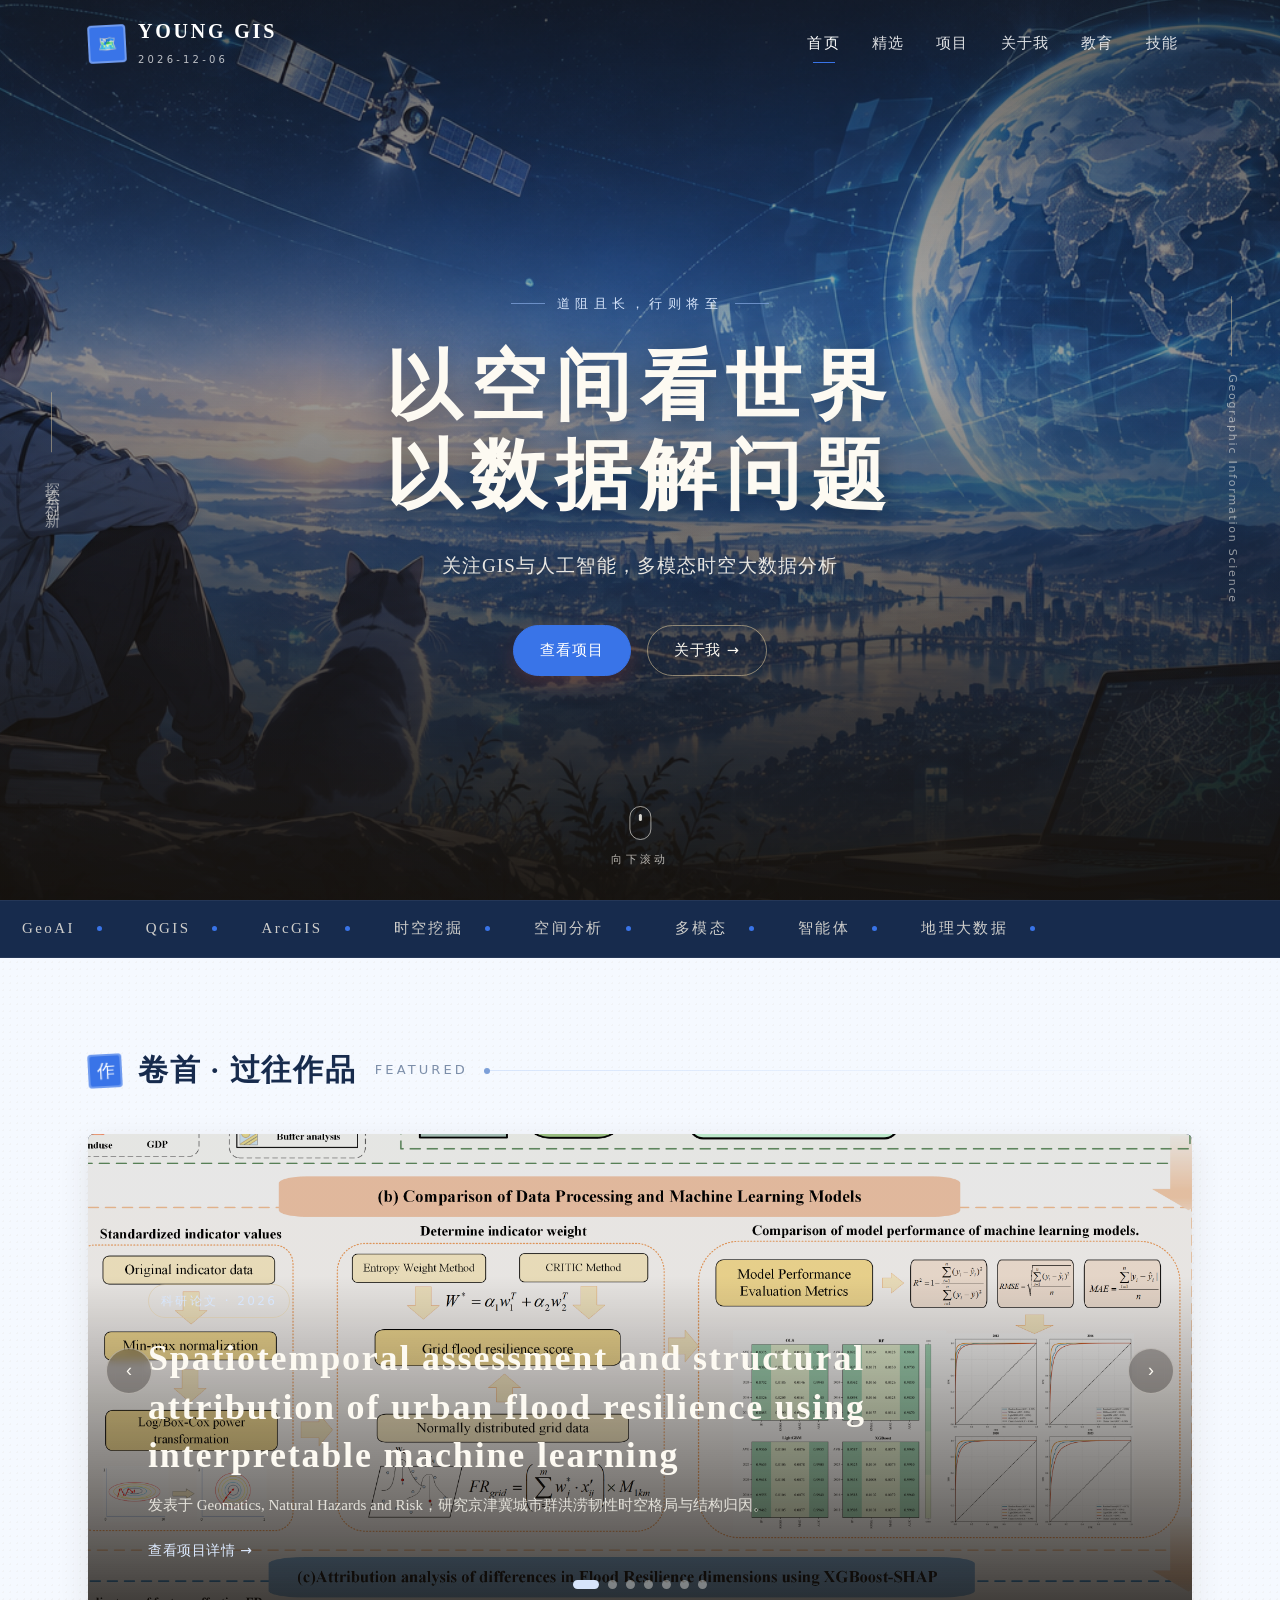
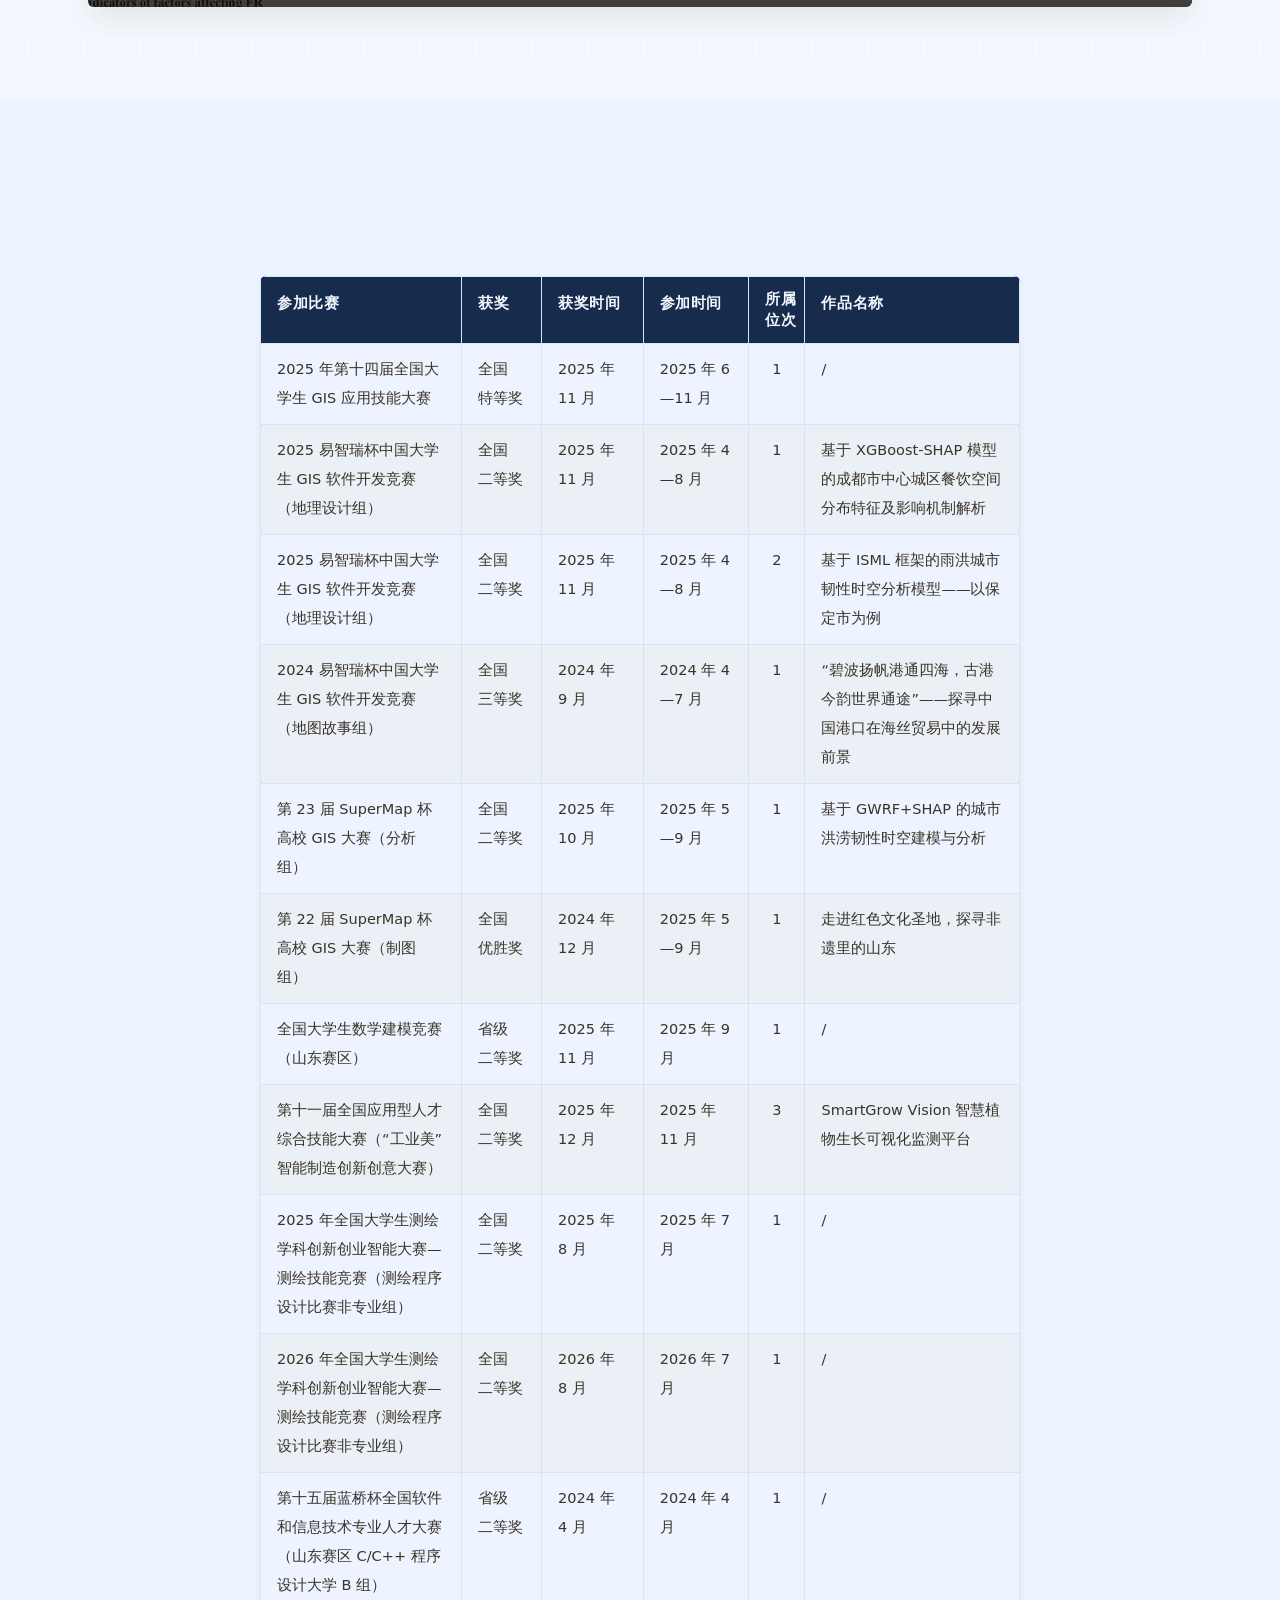
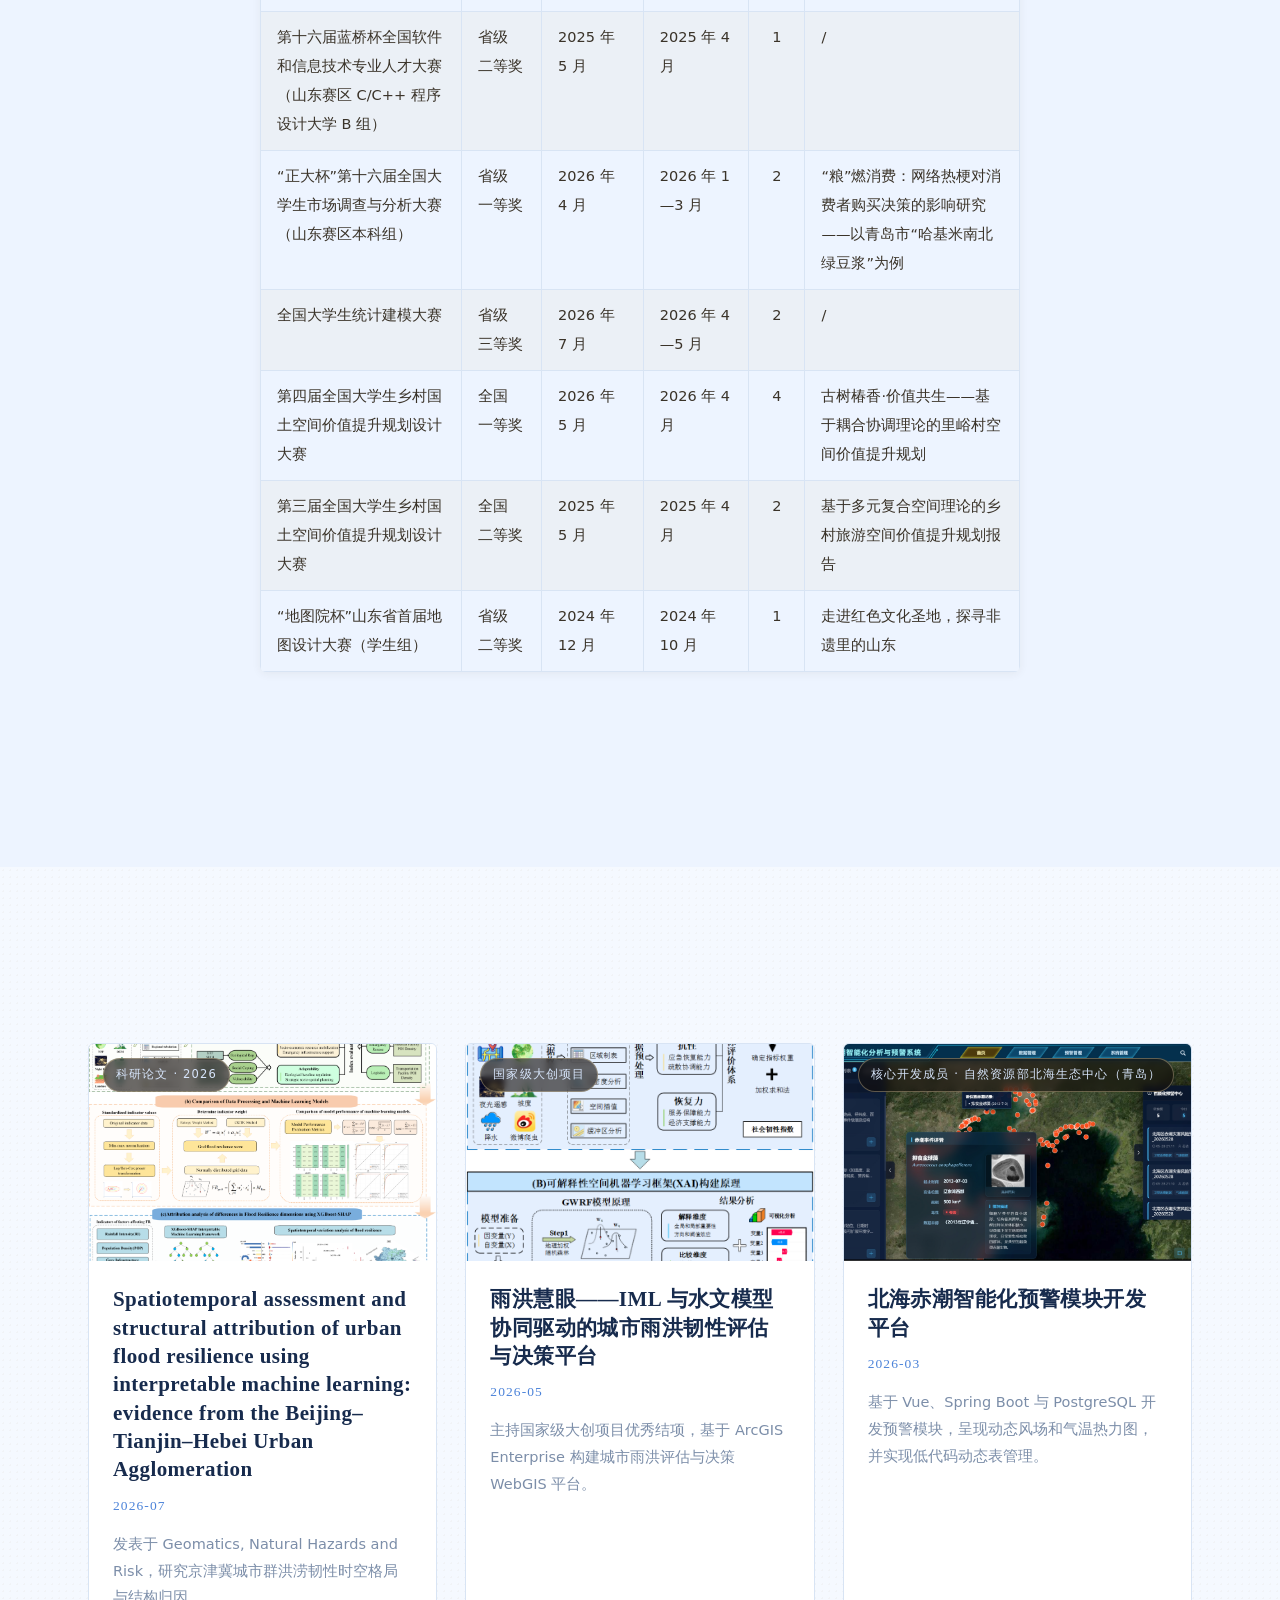
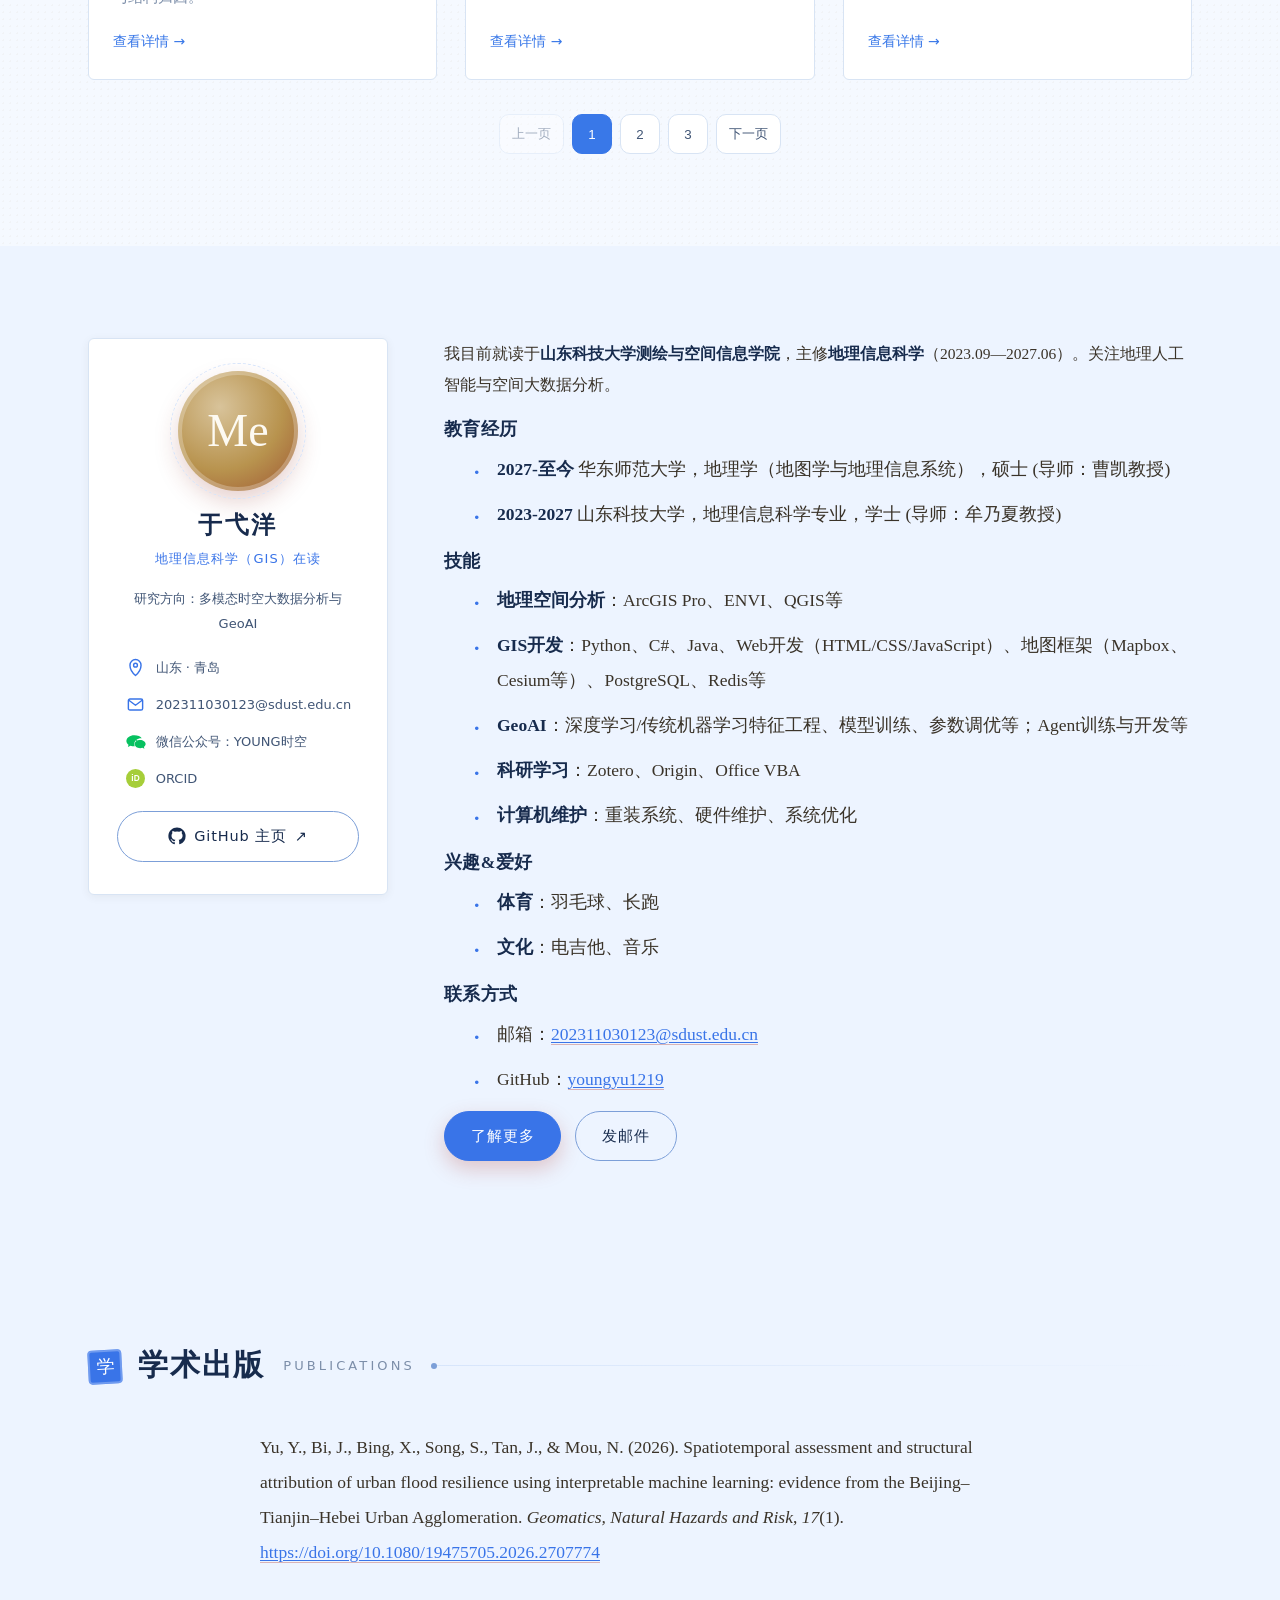
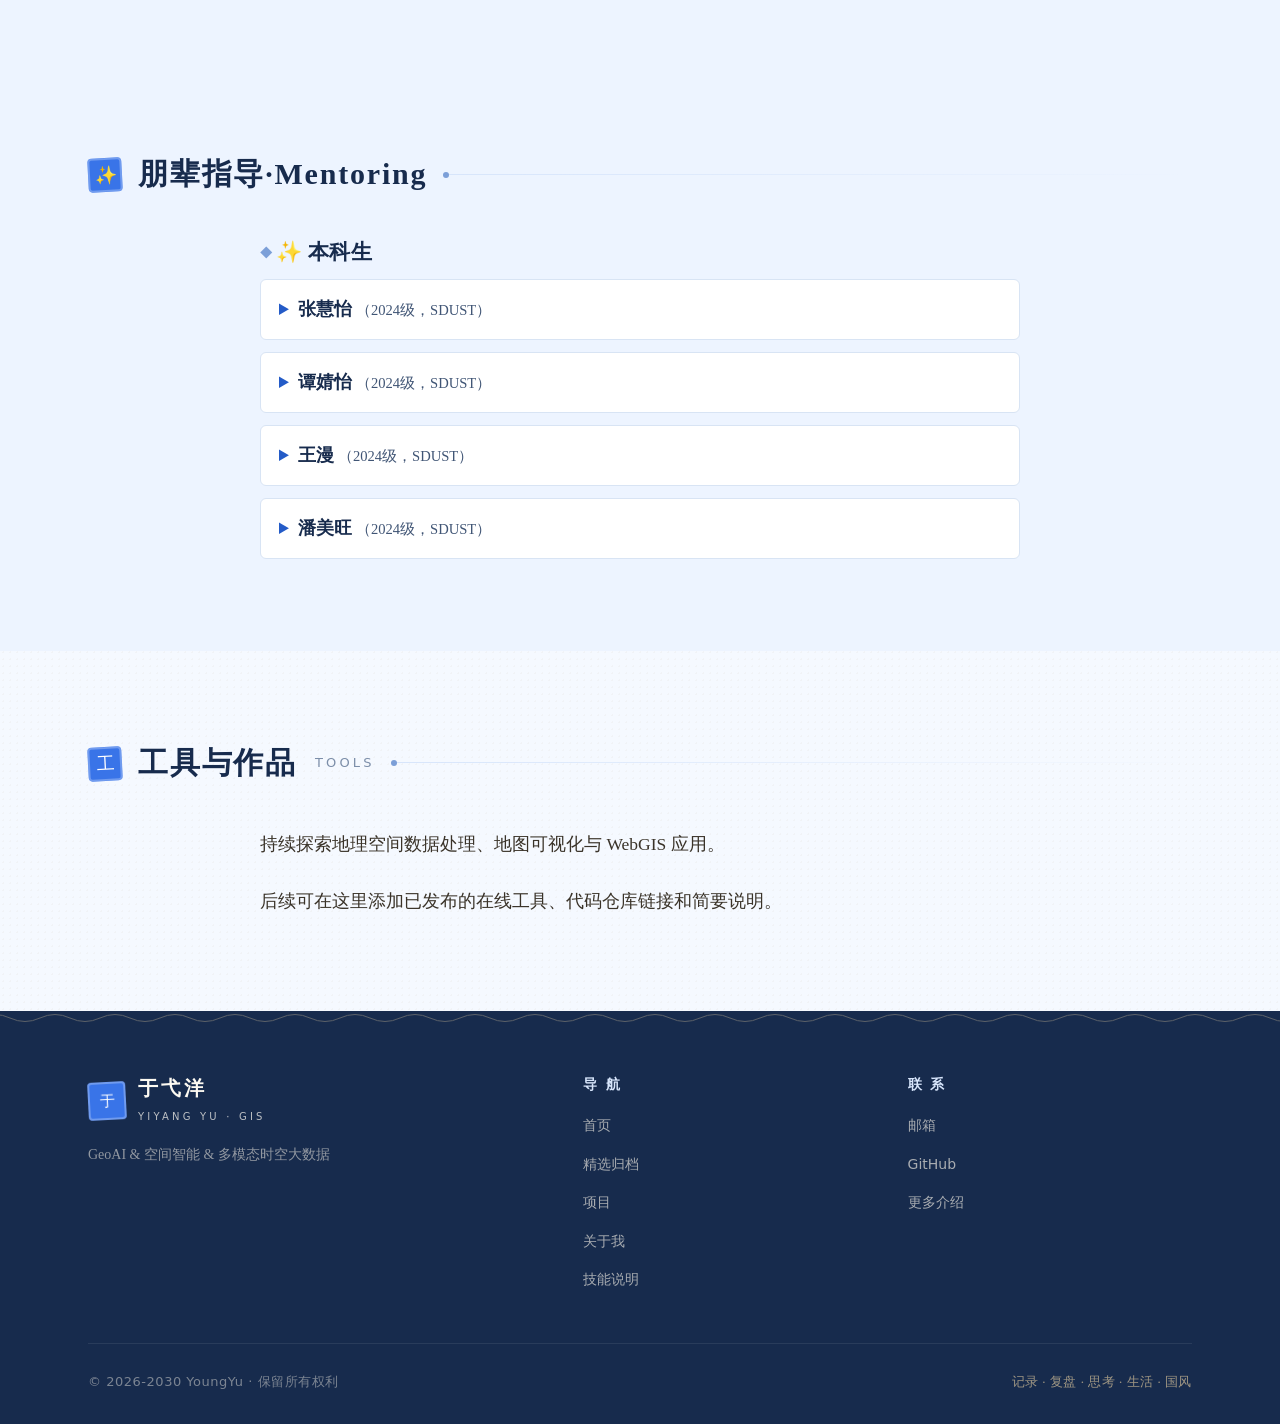
==== commit 46a921a3: "Update homepage projects, mentoring, and attachments" ====
--- a/index.html
+++ b/index.html
@@ -125,17 +125,6 @@
         </div>
     </section>
 
-    <section class="section section--paper2" id="mentoring">
-        <div class="container">
-            <div class="sec-head reveal">
-                <span class="seal">✨</span>
-                <h2>朋辈指导·Mentoring</h2>
-                <span class="line"></span>
-            </div>
-            <div class="prose content-markdown" id="mentoring-md"></div>
-        </div>
-    </section>
-
     <!-- 关于我 · 引子 -->
     <section class="section section--paper2" id="profile">
         <div class="container">
@@ -166,8 +155,18 @@
 
     <section class="section section--paper2" id="publications-section">
         <div class="container">
-            <div class="sec-head reveal"><span class="seal">文</span><h2>论文与研究</h2><span class="sec-sub">Publications</span><span class="line"></span></div>
+            <div class="sec-head reveal"><span class="seal">学</span><h2>学术出版</h2><span class="sec-sub">Publications</span><span class="line"></span></div>
             <div class="prose content-markdown" id="publications-md"></div>
+        </div>
+    </section>
+    <section class="section section--paper2" id="mentoring">
+        <div class="container">
+            <div class="sec-head reveal">
+                <span class="seal">✨</span>
+                <h2>朋辈指导·Mentoring</h2>
+                <span class="line"></span>
+            </div>
+            <div class="prose content-markdown" id="mentoring-md"></div>
         </div>
     </section>
     <section class="section" id="tools-section">
--- a/css/style.css
+++ b/css/style.css
@@ -842,6 +842,25 @@
 .content-markdown th:nth-child(2), .content-markdown td:nth-child(2) { min-width: 80px; }
 .content-markdown th:nth-child(5), .content-markdown td:nth-child(5) { width: 46px; min-width: 36px; max-width: 56px; text-align: center; }
 .content-markdown table th:nth-child(5) { white-space: normal; word-break: keep-all; line-height: 1.45; }
+
+#mentoring-md details {
+    margin-top: 12px;
+    border: 1px solid var(--line);
+    border-radius: var(--radius);
+    background: var(--card);
+}
+#mentoring-md summary {
+    padding: 12px 18px;
+    color: var(--ink);
+    cursor: pointer;
+}
+#mentoring-md summary::marker { color: var(--cinnabar-d); }
+#mentoring-md summary:hover { color: var(--cinnabar-d); }
+#mentoring-md summary:focus-visible { outline: 2px solid var(--cinnabar-d); outline-offset: 2px; }
+#mentoring-md summary small { color: var(--ink-soft); }
+#mentoring-md details[open] summary { border-bottom: 1px solid var(--line); }
+#mentoring-md details ul { margin: 10px 18px 14px 42px; }
+
 .profile-card {
     position: sticky;
     top: 100px;
